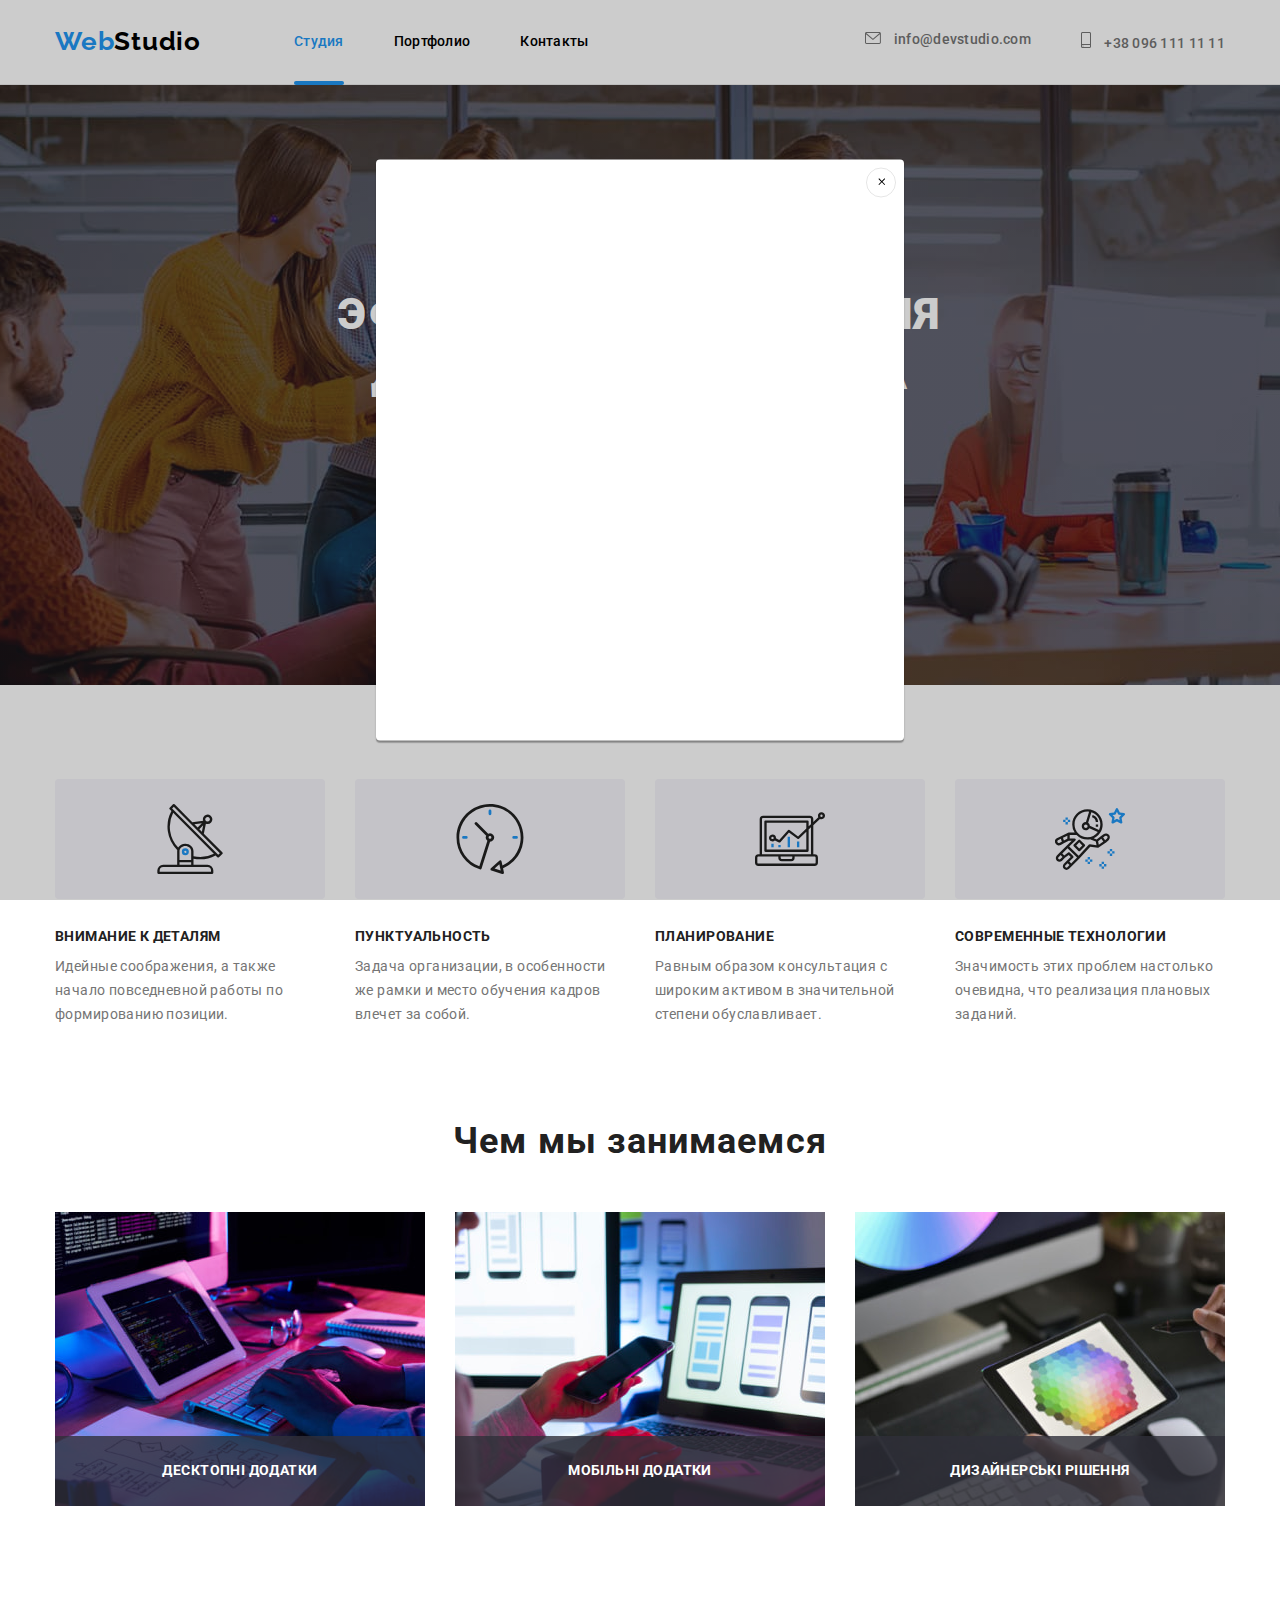
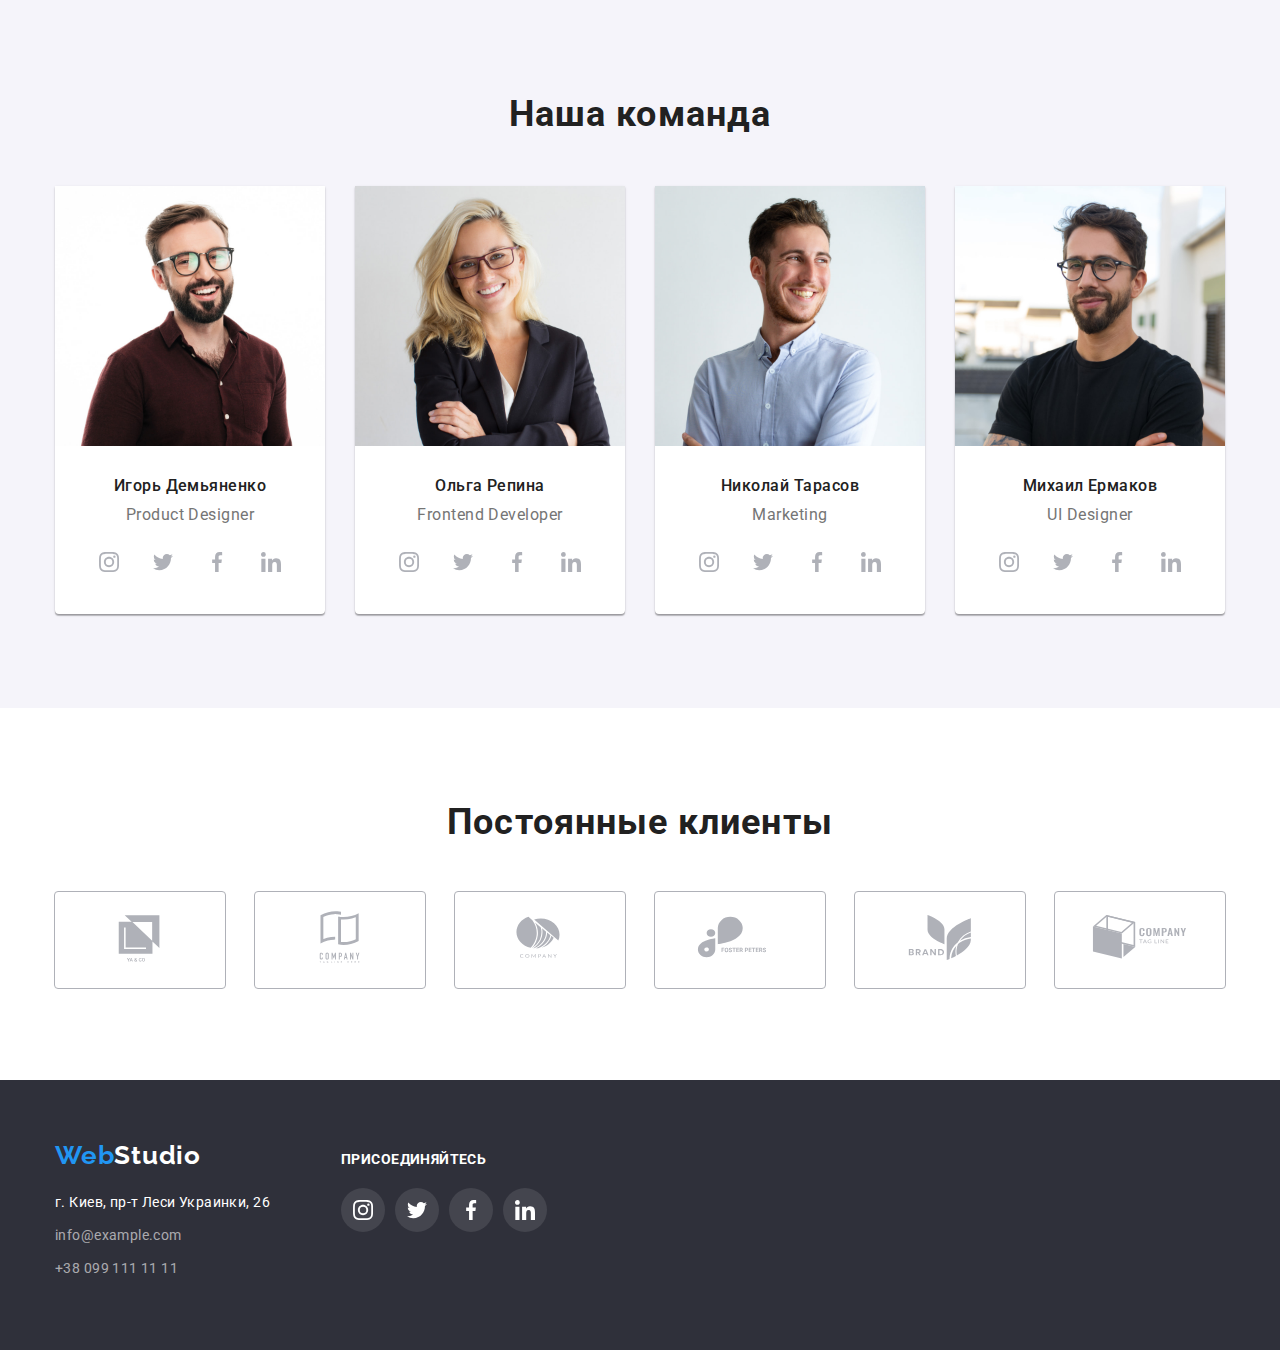
==== index.html @ 69118d4a "Добавляет файлы из д/з 5" ====
<!DOCTYPE html>
<html lang="ru">
  <head>
    <meta charset="UTF-8" />
    <meta http-equiv="X-UA-Compatible" content="IE=edge" />
    <meta name="viewport" content="width=device-width, initial-scale=1.0" />
    <!-- Fonts start -->
    <link rel="preconnect" href="https://fonts.googleapis.com" />
    <link rel="preconnect" href="https://fonts.gstatic.com" crossorigin />
    <link
      href="https://fonts.googleapis.com/css2?family=Raleway:wght@700&family=Roboto:wght@400;500;700;900&display=swap"
      rel="stylesheet"
    />
    <!-- Fonts end -->
    <!-- Normalize start -->
    <link
      rel="stylesheet"
      href="https://cdnjs.cloudflare.com/ajax/libs/modern-normalize/1.1.0/modern-normalize.min.css"
    />
    <!-- Normalize end -->
    <link rel="stylesheet" href="./css/styles.css" />
    <title>WebStudio</title>
  </head>

  <body>
    <!-- Шапка сайта -->
    <header class="page-header">
      <div class="container header-nav">
        <nav class="header-nav">
          <a href="./index.html" class="logo link">
            <p><span class="logo-web">Web</span>Studio</p>
          </a>
          <ul class="list site-nav">
            <li class="item"><a href="" class="link header-link-current nav-pages">Студия</a></li>
            <li class="item"><a href="./portfolio.html" class="nav-pages link">Портфолио</a></li>
            <li class="item"><a href="" class="nav-pages link">Контакты</a></li>
          </ul>
        </nav>
        <ul class="list contact-list">
          <li class="contact item">
            <a href="mailto:info@devstudio.com" class="contact link"
              ><svg class="header-icon" width="16" height="12">
                <use href="./projects-icon/icons.svg#envelope"></use>
              </svg>
              info@devstudio.com</a
            >
          </li>
          <li class="contact item">
            <a href="tel:+380961111111" class="contact link"
              ><svg class="header-icon" width="10" height="16">
                <use href="./projects-icon/icons.svg#smartphone"></use>
              </svg>
              +38 096 111 11 11</a
            >
          </li>
        </ul>
      </div>
    </header>
    <main>
      <!-- Герой -->
      <section class="hero hero-overlay">
        <div class="container">
          <h1 class="hero-title">Эффективные решения для вашего бизнеса</h1>
          <button type="button" class="hero-button" data-modal-open>Заказать услугу</button>
        </div>
      </section>
      <!-- Наши преимущества -->
      <section class="section">
        <div class="container">
          <!-- Заголовок h2 в этой секции будет логичным (скрытым) -->
          <h2 class="visually-hidden">Наши преимущества</h2>
          <ul class="list advantage-list">
            <li class="item">
              <div class="advantage-back">
                <svg width="70" height="70">
                  <use href="./projects-icon/icons.svg#antenna"></use>
                </svg>
              </div>
              <h3 class="title">Внимание к деталям</h3>
              <p class="section-description">
                Идейные соображения, а также начало повседневной работы по формированию позиции.
              </p>
            </li>
            <li class="item">
              <div class="advantage-back">
                <svg width="70" height="70">
                  <use href="./projects-icon/icons.svg#clock"></use>
                </svg>
              </div>
              <h3 class="title">Пунктуальность</h3>
              <p class="section-description">
                Задача организации, в особенности же рамки и место обучения кадров влечет за собой.
              </p>
            </li>
            <li class="item">
              <div class="advantage-back">
                <svg width="70" height="70">
                  <use href="./projects-icon/icons.svg#diagram"></use>
                </svg>
              </div>
              <h3 class="title">Планирование</h3>
              <p class="section-description">
                Равным образом консультация с широким активом в значительной степени обуславливает.
              </p>
            </li>
            <li class="item">
              <div class="advantage-back">
                <svg width="70" height="70">
                  <use href="./projects-icon/icons.svg#astronaut"></use>
                </svg>
              </div>
              <h3 class="title">Современные технологии</h3>
              <p class="section-description">
                Значимость этих проблем настолько очевидна, что реализация плановых заданий.
              </p>
            </li>
          </ul>
        </div>
      </section>
      <!-- Чем мы занимаемся -->
      <section class="section section-doing">
        <div class="container">
          <h2 class="section-title">Чем мы занимаемся</h2>
          <ul class="list img-list">
            <li class="item">
              <img
                src="./images/img-3.jpg"
                alt="Телефон в руке и два монитора"
                width="370"
                height="294"
              />
              <div class="doing-overlay">
                <p class="title-overlay">Десктопні додатки</p>
              </div>
            </li>
            <li class="item">
              <img
                src="./images/img-1.jpg"
                alt="Планшет с графикой в руках"
                width="370"
                height="294"
              />
              <div class="doing-overlay">
                <p class="title-overlay">Мобільні додатки</p>
              </div>
            </li>
            <li class="item">
              <img
                src="./images/img-2.jpg"
                alt="Руки и стол разработчика"
                width="370"
                height="294"
              />
              <div class="doing-overlay">
                <p class="title-overlay">Дизайнерські рішення</p>
              </div>
            </li>
          </ul>
        </div>
      </section>
      <!-- Наша команда -->
      <section class="section-team section">
        <div class="container">
          <h2 class="section-title">Наша команда</h2>
          <ul class="list team-list">
            <li class="item">
              <img
                src="./images/ihor-demianenko.jpg"
                alt="Фотография Игоря"
                width="270"
                height="260"
              />
              <h3 class="team-member">Игорь Демьяненко</h3>
              <p lang="en" class="section-profession">Product Designer</p>
              <!-- social links -->
              <ul class="social-list list">
                <li class="social-item">
                  <a
                    href="https://www.instagram.com/"
                    class="social-link link"
                    target="_blank"
                    rel="noopener noreferrer"
                    aria-label="instagram"
                  >
                    <svg class="social-icon" width="20" height="20">
                      <use href="./projects-icon/icons.svg#instagram"></use>
                    </svg>
                  </a>
                </li>
                <li class="social-item">
                  <a
                    href="https://twitter.com/"
                    class="social-link link"
                    target="_blank"
                    rel="noopener noreferrer"
                    aria-label="twitter"
                  >
                    <svg class="social-icon" width="20" height="20">
                      <use href="./projects-icon/icons.svg#twitter"></use></svg
                  ></a>
                </li>
                <li class="social-item">
                  <a
                    href="https://facebook.com/"
                    class="social-link link"
                    target="_blank"
                    rel="noopener noreferrer"
                    aria-label="facebook"
                  >
                    <svg class="social-icon" width="20" height="20">
                      <use href="./projects-icon/icons.svg#facebook"></use></svg
                  ></a>
                </li>
                <li class="social-item">
                  <a
                    href="https://linkedin.com/"
                    class="social-link link"
                    target="_blank"
                    rel="noopener noreferrer"
                    aria-label="linkedin"
                  >
                    <svg class="social-icon" width="20" height="20">
                      <use href="./projects-icon/icons.svg#linkedin"></use></svg
                  ></a>
                </li>
              </ul>
            </li>
            <li class="item">
              <img src="./images/olha-repina.jpg" alt="Фотография Ольги" width="270" height="260" />
              <h3 class="team-member">Ольга Репина</h3>
              <p lang="en" class="section-profession">Frontend Developer</p>
              <!-- social links -->
              <ul class="social-list list">
                <li class="social-item">
                  <a
                    href="https://www.instagram.com/"
                    class="social-link link"
                    target="_blank"
                    rel="noopener noreferrer"
                    aria-label="instagram"
                  >
                    <svg class="social-icon" width="20" height="20">
                      <use href="./projects-icon/icons.svg#instagram"></use>
                    </svg>
                  </a>
                </li>
                <li class="social-item">
                  <a
                    href="https://twitter.com/"
                    class="social-link link"
                    target="_blank"
                    rel="noopener noreferrer"
                    aria-label="twitter"
                  >
                    <svg class="social-icon" width="20" height="20">
                      <use href="./projects-icon/icons.svg#twitter"></use></svg
                  ></a>
                </li>
                <li class="social-item">
                  <a
                    href="https://facebook.com/"
                    class="social-link link"
                    target="_blank"
                    rel="noopener noreferrer"
                    aria-label="facebook"
                  >
                    <svg class="social-icon" width="20" height="20">
                      <use href="./projects-icon/icons.svg#facebook"></use></svg
                  ></a>
                </li>
                <li class="social-item">
                  <a
                    href="https://linkedin.com/"
                    class="social-link link"
                    target="_blank"
                    rel="noopener noreferrer"
                    aria-label="linkedin"
                  >
                    <svg class="social-icon" width="20" height="20">
                      <use href="./projects-icon/icons.svg#linkedin"></use></svg
                  ></a>
                </li>
              </ul>
            </li>
            <li class="item">
              <img
                src="./images/nikolai-tarasov.jpg"
                alt="Фотография Николая"
                width="270"
                height="260"
              />
              <h3 class="team-member">Николай Тарасов</h3>
              <p lang="en" class="section-profession">Marketing</p>
              <!-- social links -->
              <ul class="social-list list">
                <li class="social-item">
                  <a
                    href="https://www.instagram.com/"
                    class="social-link link"
                    target="_blank"
                    rel="noopener noreferrer"
                    aria-label="instagram"
                  >
                    <svg class="social-icon" width="20" height="20">
                      <use href="./projects-icon/icons.svg#instagram"></use>
                    </svg>
                  </a>
                </li>
                <li class="social-item">
                  <a
                    href="https://twitter.com/"
                    class="social-link link"
                    target="_blank"
                    rel="noopener noreferrer"
                    aria-label="twitter"
                  >
                    <svg class="social-icon" width="20" height="20">
                      <use href="./projects-icon/icons.svg#twitter"></use></svg
                  ></a>
                </li>
                <li class="social-item">
                  <a
                    href="https://facebook.com/"
                    class="social-link link"
                    target="_blank"
                    rel="noopener noreferrer"
                    aria-label="facebook"
                  >
                    <svg class="social-icon" width="20" height="20">
                      <use href="./projects-icon/icons.svg#facebook"></use></svg
                  ></a>
                </li>
                <li class="social-item">
                  <a
                    href="https://linkedin.com/"
                    class="social-link link"
                    target="_blank"
                    rel="noopener noreferrer"
                    aria-label="linkedin"
                  >
                    <svg class="social-icon" width="20" height="20">
                      <use href="./projects-icon/icons.svg#linkedin"></use></svg
                  ></a>
                </li>
              </ul>
            </li>
            <li class="item">
              <img
                src="./images/mihail-ermakov.jpg"
                alt="Фотография Михаила"
                width="270"
                height="260"
              />
              <h3 class="team-member">Михаил Ермаков</h3>
              <p lang="en" class="section-profession">UI Designer</p>
              <!-- social links -->
              <ul class="social-list list">
                <li class="social-item">
                  <a
                    href="https://www.instagram.com/"
                    class="social-link link"
                    target="_blank"
                    rel="noopener noreferrer"
                    aria-label="instagram"
                  >
                    <svg class="social-icon" width="20" height="20">
                      <use href="./projects-icon/icons.svg#instagram"></use>
                    </svg>
                  </a>
                </li>
                <li class="social-item">
                  <a
                    href="https://twitter.com/"
                    class="social-link link"
                    target="_blank"
                    rel="noopener noreferrer"
                    aria-label="twitter"
                  >
                    <svg class="social-icon" width="20" height="20">
                      <use href="./projects-icon/icons.svg#twitter"></use></svg
                  ></a>
                </li>
                <li class="social-item">
                  <a
                    href="https://facebook.com/"
                    class="social-link link"
                    target="_blank"
                    rel="noopener noreferrer"
                    aria-label="facebook"
                  >
                    <svg class="social-icon" width="20" height="20">
                      <use href="./projects-icon/icons.svg#facebook"></use></svg
                  ></a>
                </li>
                <li class="social-item">
                  <a
                    href="https://linkedin.com/"
                    class="social-link link"
                    target="_blank"
                    rel="noopener noreferrer"
                    aria-label="linkedin"
                  >
                    <svg class="social-icon" width="20" height="20">
                      <use href="./projects-icon/icons.svg#linkedin"></use></svg
                  ></a>
                </li>
              </ul>
            </li>
          </ul>
        </div>
      </section>
      <!-- Постоянные клиенты -->
      <section class="section">
        <div class="container">
          <h2 class="section-title">Постоянные клиенты</h2>
          <ul class="clients-list list">
            <li class="clients-item">
              <a href="" class="clients-link">
                <svg class="clients-icon" width="106" height="60">
                  <use href="./projects-icon/icons.svg#logo-1"></use>
                </svg>
              </a>
            </li>
            <li class="clients-item">
              <a href="" class="clients-link"
                ><svg class="clients-icon" width="106" height="60">
                  <use href="./projects-icon/icons.svg#logo-2"></use></svg
              ></a>
            </li>
            <li class="clients-item">
              <a href="" class="clients-link"
                ><svg class="clients-icon" width="106" height="60">
                  <use href="./projects-icon/icons.svg#logo-3"></use></svg
              ></a>
            </li>
            <li class="clients-item">
              <a href="" class="clients-link"
                ><svg class="clients-icon" width="106" height="60">
                  <use href="./projects-icon/icons.svg#logo-4"></use></svg
              ></a>
            </li>
            <li class="clients-item">
              <a href="" class="clients-link"
                ><svg class="clients-icon" width="106" height="60">
                  <use href="./projects-icon/icons.svg#logo-5"></use></svg
              ></a>
            </li>
            <li class="clients-item">
              <a href="" class="clients-link"
                ><svg class="clients-icon" width="106" height="60">
                  <use href="./projects-icon/icons.svg#logo-6"></use></svg
              ></a>
            </li>
          </ul>
        </div>
      </section>
    </main>
    <!-- Подвал -->
    <footer class="footer">
      <div class="container footer-container">
        <div class="adress-footer">
          <a href="./index.html" class="link">
            <p class="logo-footer"><span class="web-footer">Web</span>Studio</p>
          </a>
          <address>
            <ul class="list">
              <li class="item">
                <a
                  href="https://goo.gl/maps/yj2S7ksCqKv9v5Dx8"
                  target="_blank"
                  rel="noopener noreferrer"
                  class="link adress-footer"
                >
                  <p>г. Киев, пр-т Леси Украинки, 26</p>
                </a>
              </li>
              <li class="item">
                <a href="mailto:info@example.com" class="link contact-footer">info@example.com</a>
              </li>
              <li class="item">
                <a href="tel:+380991111111" class="link contact-footer">+38 099 111 11 11</a>
              </li>
            </ul>
          </address>
        </div>
        <div class="footer-social">
          <h2 class="footer-title">присоединяйтесь</h2>
          <ul class="footer-list list">
            <li class="footer-item">
              <a
                href="https://www.instagram.com/"
                class="footer-link link"
                target="_blank"
                rel="noopener noreferrer"
                aria-label="instagram"
                ><svg class="footer-icons" width="20" height="20">
                  <use href="./projects-icon/icons.svg#instagram"></use></svg
              ></a>
            </li>
            <li class="footer-item">
              <a
                href="https://www.twitter.com/"
                class="footer-link link"
                target="_blank"
                rel="noopener noreferrer"
                aria-label="twitter"
                ><svg class="footer-icons" width="20" height="20">
                  <use href="./projects-icon/icons.svg#twitter"></use></svg
              ></a>
            </li>
            <li class="footer-item">
              <a
                href="https://www.facebook.com/"
                class="footer-link link"
                target="_blank"
                rel="noopener noreferrer"
                aria-label="facebook"
                ><svg class="footer-icons" width="20" height="20">
                  <use href="./projects-icon/icons.svg#facebook"></use></svg
              ></a>
            </li>
            <li class="footer-item">
              <a
                href="https://www.linkedin.com/"
                class="footer-link link"
                target="_blank"
                rel="noopener noreferrer"
                aria-label="linkedin"
                ><svg class="footer-icons" width="20" height="20">
                  <use href="./projects-icon/icons.svg#linkedin"></use></svg
              ></a>
            </li>
          </ul>
        </div>
      </div>
    </footer>
    <!-- Модальное окно  -->
    <div class="backdrop" data-modal>
      <div class="modal">
        <button class="modal-button" data-modal-close>
          <svg class="modal-btn" width="11" height="11">
            <use href="/projects-icon/icons.svg#icon-close"></use>
          </svg>
        </button>
      </div>
    </div>
    <script src="./js/modal.js"></script>
  </body>
</html>
---- css/styles.css ----
:root {
  /* ---fonts--- */
  --main-font: 'Roboto', sans-serif;
  --secondary-font: 'Raleway', sans-serif;
  /* ---colors--- */
  --primary-color: #212121;
  --secondary-color: #757575;
  --accent-color: #2196F3;
  --default-black: #000000;
  --default-white: #FFFFFF;
  --button-hover: #188CE8;
  --logo-color: #AFB1B8;
  /* ---bg colors--- */
  --background-color: #2F303A;
  --background-color-team: #F5F4FA;
  /* ---others--- */

}

body {
  font-family: var(--main-font);
  color: var(--primary-text-color);
}

/* --reset styles-- */
.link {
  text-decoration: none;
  color: currentColor;
}

h1, h2, h3, h4, h5, h6, p {
  margin: 0;
  padding: 0%;
}

img {
  display: block;
}

.list {
  padding: 0;
  margin: 0;
  list-style: none;
}

.container {
  width: 1200px;
  margin-left: auto;
  margin-right: auto;
  padding-left: 15px;
  padding-right: 15px;
}

.section {
  padding-top: 94px;
  padding-bottom: 94px;
}

.visually-hidden {
  position: absolute;
  width: 1px;
  height: 1px;
  margin: -1px;
  border: 0;
  padding: 0;

  white-space: nowrap;
  clip-path: inset(100%);
  clip: rect(0 0 0 0);
  overflow: hidden;
}

/*----------- header section -----------*/

.logo {
  font-family: 'Raleway', sans-serif;
  font-weight: 700;
  font-size: 26px;
  line-height: 31px;
  letter-spacing: 0.03em;
  color: var(--default-black);
}

.logo .logo-web {
  color: var(--accent-color);
}

.site-nav {
  display: flex;
  margin-left: 93px;

}

.header-nav {
  display: flex;
  align-items: center;
}

.page-header {
  border-bottom: 1px solid #ECECEC;
}

.site-nav .item:not(:last-child) {
  margin-right: 50px;
}

.nav-pages {
  display: block;
  padding-top: 32px;
  padding-bottom: 32px;
  font-weight: 500;
  font-size: 14px;
  line-height: 1.14;
  letter-spacing: 0.02em;

  transition: color 250ms cubic-bezier(0.4, 0, 0.2, 1);
}


.nav-pages:hover,
.nav-pages:focus {
  color: var(--accent-color);
}

.header-link-current {
  position: relative;
  color: var(--accent-color);
}

.header-link-current::after {
  content: '';
  position: absolute;
  top: 99%;
  left: 0;

  display: block;
  width: 100%;
  height: 4px;
  border-radius: 2px;
  background-color: var(--accent-color);
}

.contact:not(:last-child) {
  margin-right: 50px;
}

.contact.link {
  display: block;
  padding-top: 32px;
  padding-bottom: 32px;
  font-weight: 500;
  font-size: 14px;
  line-height: 1.14;
  letter-spacing: 0.02em;
  color: var(--secondary-color);

  transition: color 250ms cubic-bezier(0.4, 0, 0.2, 1);
}

.contact-list {
  display: flex;
  margin-left: auto;
}

.contact:hover,
.contact:focus {
  color: var(--accent-color);
}

.header-icon {
  align-self: center;
  fill: var(--secondary-color);
  margin-right: 10px;

  transition: fill 250ms cubic-bezier(0.4, 0, 0.2, 1);
}

.contact:hover .header-icon {
  fill: var(--accent-color);
}

.contact:focus .header-icon {
  fill: var(--accent-color);
}

.contact.item {
  display: flex;
}

/*----------- hero section -----------  */
.hero {
  background-color: var(--background-color);
  text-align: center;
  padding-top: 200px;
  padding-bottom: 200px;
}

.hero-title {
  width: 696px;
  font-style: normal;
  font-weight: 900;
  font-size: 44px;
  line-height: 1.36;
  letter-spacing: 0.06em;
  text-transform: uppercase;
  margin-left: auto;
  margin-right: auto;

  color: var(--default-white);
  margin-bottom: 40px;
  text-align: center;
}

.hero-button {
  font-family: inherit;
  background-color: var(--accent-color);
  border: none;
  cursor: pointer;
  padding: 10px 32px;

  font-weight: 700;
  font-size: 16px;
  line-height: 1.87;
  letter-spacing: 0.06em;
  color: var(--default-white);
  border-radius: 4px;

  transition: background-color 250ms cubic-bezier(0.4, 0, 0.2, 1);
}

.hero-button:hover,
.hero-button:focus {
  background-color: var(--button-hover);
}

/*----------- hero overlay -----------  */
.hero-overlay {
  margin-right: auto;
  margin-left: auto;
  height: 600px;
  max-width: 1600px;
  background-image: linear-gradient(to right, rgba(47, 48, 58, 0.4), rgba(47, 48, 58, 0.4)), url(../images/hero-back.jpg);
  background-size: cover;
  background-position: center;
  background-repeat: no-repeat;
}

/*----------- advantage section -----------  */
.title {
  font-weight: 700;
  font-size: 14px;
  line-height: 1.14;
  letter-spacing: 0.03em;
  text-transform: uppercase;
  color: var(--primary-color);
  margin-bottom: 10px;
}

.section-description {
  font-size: 14px;
  line-height: 1.71;
  letter-spacing: 0.03em;
  color: var(--secondary-color);
  margin: 0;

}

.advantage-list {
  display: flex;
}

.advantage-list .item:not(:last-child) {
  margin-right: 30px;
}

.advantage-list .item {
  width: 270px;
}

/*----------- advantage icon -----------  */
.advantage-back {
  margin-bottom: 30px;
  display: flex;
  align-items: center;
  justify-content: center;
  height: 120px;
  width: 270px;
  background: #F5F4FA;
  border-radius: 4px;
}

/*----------- what are we doing section ----------- */
.section-title {
  font-weight: 700;
  font-size: 36px;
  line-height: 1.16;
  text-align: center;
  letter-spacing: 0.03em;
  color: var(--primary-color);
  margin: 0;
}

.img-list {
  display: flex;
}

.img-list>.item {
  position: relative;
}

.doing-overlay {
  padding-top: 27px;
  text-align: center;
  width: 370px;
  height: 70px;
  background-color: rgba(47, 48, 58, 0.8);
  position: absolute;
  bottom: 0;
  left: 0;
}

.title-overlay {
  font-family: var(--main-font);
  font-weight: 700;
  font-size: 14px;
  line-height: 1.14;
  letter-spacing: 0.03em;
  text-transform: uppercase;
  color: var(--default-white);

}

.img-list .item.item:not(:last-child) {
  margin-right: 30px;
}

.section-title {
  margin-bottom: 50px;
}

.section.section-doing {
  padding-top: 0px;
}

/*-----------our team section -----------*/
.section-team {
  background-color: var(--background-color-team);
}

.team-member {
  font-weight: 500;
  font-size: 16px;
  line-height: 1.19;
  letter-spacing: 0.03em;
  text-align: center;
  color: var(--primary-color);
  margin-bottom: 10px;
  margin-top: 30px;
}

.section-profession {
  font-weight: 400;
  font-size: 16px;
  line-height: 1.19;
  letter-spacing: 0.03em;
  text-align: center;
  color: var(--secondary-color);
  margin: 0;
  margin-bottom: 16px;
}

.team-list {
  display: flex;
}

.team-list .item:not(:last-child) {
  margin-right: 30px;
}

.section-team .item {
  background-color: #FFFFFF;
  padding-bottom: 30px;
  border-radius: 0px 0px 4px 4px;
}

.team-list>.item {
  box-shadow: 0px 1px 3px rgba(0, 0, 0, 0.12), 0px 1px 1px rgba(0, 0, 0, 0.14), 0px 2px 1px rgba(0, 0, 0, 0.2);
}

/*----------- social links -----------*/
.social-list {
  display: flex;
  align-items: center;
  justify-content: center;
  gap: 10px;
}

.social-link {
  display: flex;
  align-items: center;
  justify-content: center;
  width: 44px;
  height: 44px;
  border-radius: 50%;
  background-color: var(--default-white);

  transition: background-color 250ms cubic-bezier(0.4, 0, 0.2, 1);
}

.social-icon {
  fill: var(--logo-color);

  transition: fill 250ms cubic-bezier(0.4, 0, 0.2, 1);
}

.social-link:hover, .social-link:focus {
  background-color: var(--accent-color);
}

.social-link:hover .social-icon, .social-link:focus .social-icon {
  fill: var(--default-white);
}

/*----------- clients section -----------*/
.clients-list {
  display: flex;
  align-items: center;
  justify-content: center;
  gap: 30px;
}

.clients-item {
  display: flex;
  align-items: center;
  justify-content: center;

  width: 170px;
  height: 92px;
}

.clients-icon {
  fill: var(--logo-color);

  transition: border-color 250ms cubic-bezier(0.4, 0, 0.2, 1), fill 250ms cubic-bezier(0.4, 0, 0.2, 1);
}

.clients-link:focus, .clients-link:hover {
  border-color: var(--accent-color);
}

.clients-link:focus .clients-icon, .clients-link:hover .clients-icon {
  fill: var(--accent-color);
}

.clients-link {
  border: 1px solid var(--logo-color);
  border-radius: 4px;
  padding: 16px 32px;
}

/*----------- footer section -----------*/
.logo-footer {
  font-family: 'Raleway', sans-serif;
  font-weight: 700;
  font-size: 26px;
  line-height: 1.19;
  letter-spacing: 0.03em;
  color: var(--default-white);
  margin-bottom: 20px;
}

.web-footer {
  color: var(--accent-color);
}

.footer .item {
  margin-bottom: 9px;
}

.adress-footer {
  font-weight: 400;
  font-size: 14px;
  font-style: normal;
  line-height: 1.71;
  letter-spacing: 0.03em;
  color: var(--default-white);

  transition: color 250ms cubic-bezier(0.4, 0, 0.2, 1);
}

.contact-footer {
  font-weight: 400;
  font-size: 14px;
  font-style: normal;
  line-height: 1.71;
  letter-spacing: 0.03em;
  color: rgba(255, 255, 255, 0.6);

  transition: color 250ms cubic-bezier(0.4, 0, 0.2, 1);
}

.adress-footer:focus,
.adress-footer:hover,
.contact-footer:hover,
.contact-footer:focus {
  color: var(--accent-color);
}

.footer {
  background-color: var(--background-color);
  padding-bottom: 60px;
  padding-top: 60px;

}

.footer-container {
  display: flex;
  align-items: baseline;
}

.footer-social {
  margin-left: 71px;
}

/*----------- footer social links -----------*/

.footer-title {
  text-align: left;
  margin-bottom: 20px;
  color: var(--default-white);
  font-weight: 700;
  font-size: 14px;
  line-height: 1.14;
  letter-spacing: 0.03em;
  text-transform: uppercase;
}

.footer-list {
  display: flex;
  align-items: center;
  justify-content: center;
  gap: 10px;
}

.footer-link {
  display: flex;
  align-items: center;
  justify-content: center;
  background-color: rgba(255, 255, 255, 0.1);
  width: 44px;
  height: 44px;
  border-radius: 50%;

  transition: background-color 250ms cubic-bezier(0.4, 0, 0.2, 1);
}

.footer-icons {
  fill: var(--default-white);
}

.footer-link:hover, .footer-link:focus {
  background-color: var(--accent-color);
}

/*----------- portfolio section -----------*/
.button-filter {
  font-family: "Roboto", sans-serif;
  font-weight: 500;
  font-size: 16px;
  line-height: 1.62;
  letter-spacing: 0.03em;
  cursor: pointer;
  color: var(--primary-color);
  background-color: var(--background-color-team);

  transition: color 250ms cubic-bezier(0.4, 0, 0.2, 1),
    background-color 250ms cubic-bezier(0.4, 0, 0.2, 1),
    box-shadow 250ms cubic-bezier(0.4, 0, 0.2, 1);
}

.button-filter:hover,
.button-filter:focus {
  background-color: var(--accent-color);
  color: var(--default-white);
  box-shadow: 0px 3px 1px rgba(0, 0, 0, 0.1), 0px 1px 2px rgba(0, 0, 0, 0.08), 0px 2px 2px rgba(0, 0, 0, 0.12);
}

.projects-title {

  font-weight: 700;
  font-size: 18px;
  line-height: 2;
  letter-spacing: 0.06em;
  color: var(--primary-color);
  margin-bottom: 4px;

}

.projects-title-description {
  font-size: 16px;
  line-height: 1.87;
  letter-spacing: 0.03em;
  color: var(--secondary-color);

}

.btn-list {
  display: flex;
  margin-bottom: 50px;
  justify-content: center;

}

.btn-list .item:not(:last-child) {
  margin-right: 8px;
}

.btn-list button {
  border-radius: 4px;
  padding: 6px 22px;
  border: none;
}

.projects-list {
  display: flex;
  gap: 26px;
  flex-wrap: wrap;
}

.projects-list .item {
  flex-basis: calc((100% - 30px *2)/3);
  border: 1px solid #EEEEEE;

  transition: box-shadow 250ms cubic-bezier(0.4, 0, 0.2, 1);
}

.overlay {
  position: absolute;
  top: 0;
  left: 0;
  transform: translateY(100%);

  display: flex;
  justify-content: center;
  align-items: center;

  width: 100%;
  height: 100%;

  background-color: rgba(33, 150, 243, 0.9);
  transition: transform 250ms cubic-bezier(0.4, 0, 0.2, 1);

}

.overlay-link:hover .overlay {
  transform: translateY(0%);
}

.overlay-text {
  padding: 63px 24px;
  font-family: var(--main-font);
  font-weight: 400;
  font-size: 18px;
  line-height: 1.55;
  letter-spacing: 0.03em;
  color: var(--default-white);
}

.image-container {
  position: relative;
  overflow: hidden;
}



.portfolio-list {
  padding: 20px 24px;
}

.projects-list>.item:hover {
  box-shadow: 0px 1px 1px rgba(0, 0, 0, 0.12), 0px 4px 4px rgba(0, 0, 0, 0.06), 1px 4px 6px rgba(0, 0, 0, 0.16);
}

/*----------- modal window -----------*/
.backdrop.is-hidden {
  opacity: 0;
  pointer-events: none;
}

.backdrop {
  position: fixed;
  top: 0;
  left: 0;

  width: 100%;
  height: 100%;

  background-color: rgba(0, 0, 0, 0.2);
}

.modal {
  position: absolute;
  top: 50%;
  left: 50%;
  transform: translate(-50%, -50%);

  width: 528px;
  height: 581px;

  background-color: var(--default-white);
  border-radius: 4px;
  box-shadow: 0px 1px 3px rgba(0, 0, 0, 0.12), 0px 1px 1px rgba(0, 0, 0, 0.14), 0px 2px 1px rgba(0, 0, 0, 0.2);
}

.modal-button {
  position: absolute;
  top: 8px;
  right: 8px;

  width: 30px;
  height: 30px;

  cursor: pointer;
  padding: 0;
  border: 1px solid rgba(0, 0, 0, 0.1);
  border-radius: 50%;
  background-color: transparent;

}
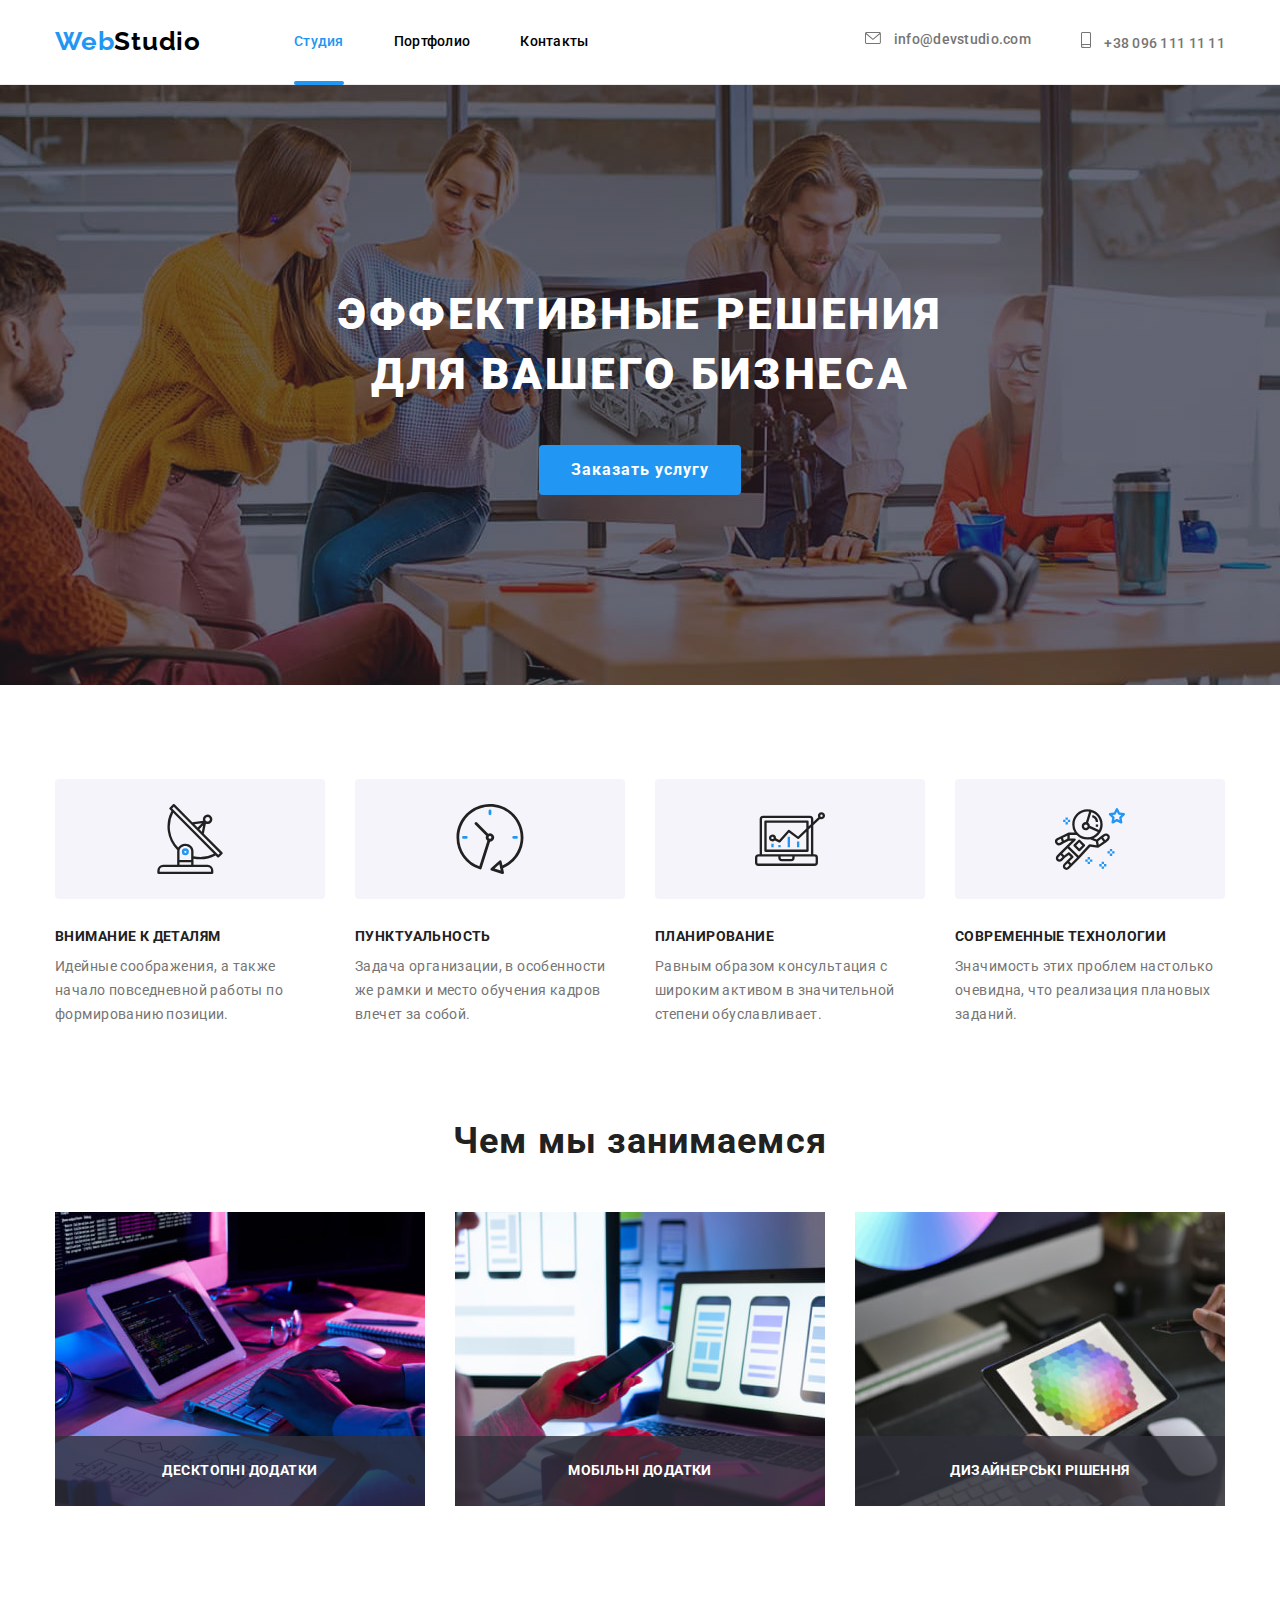
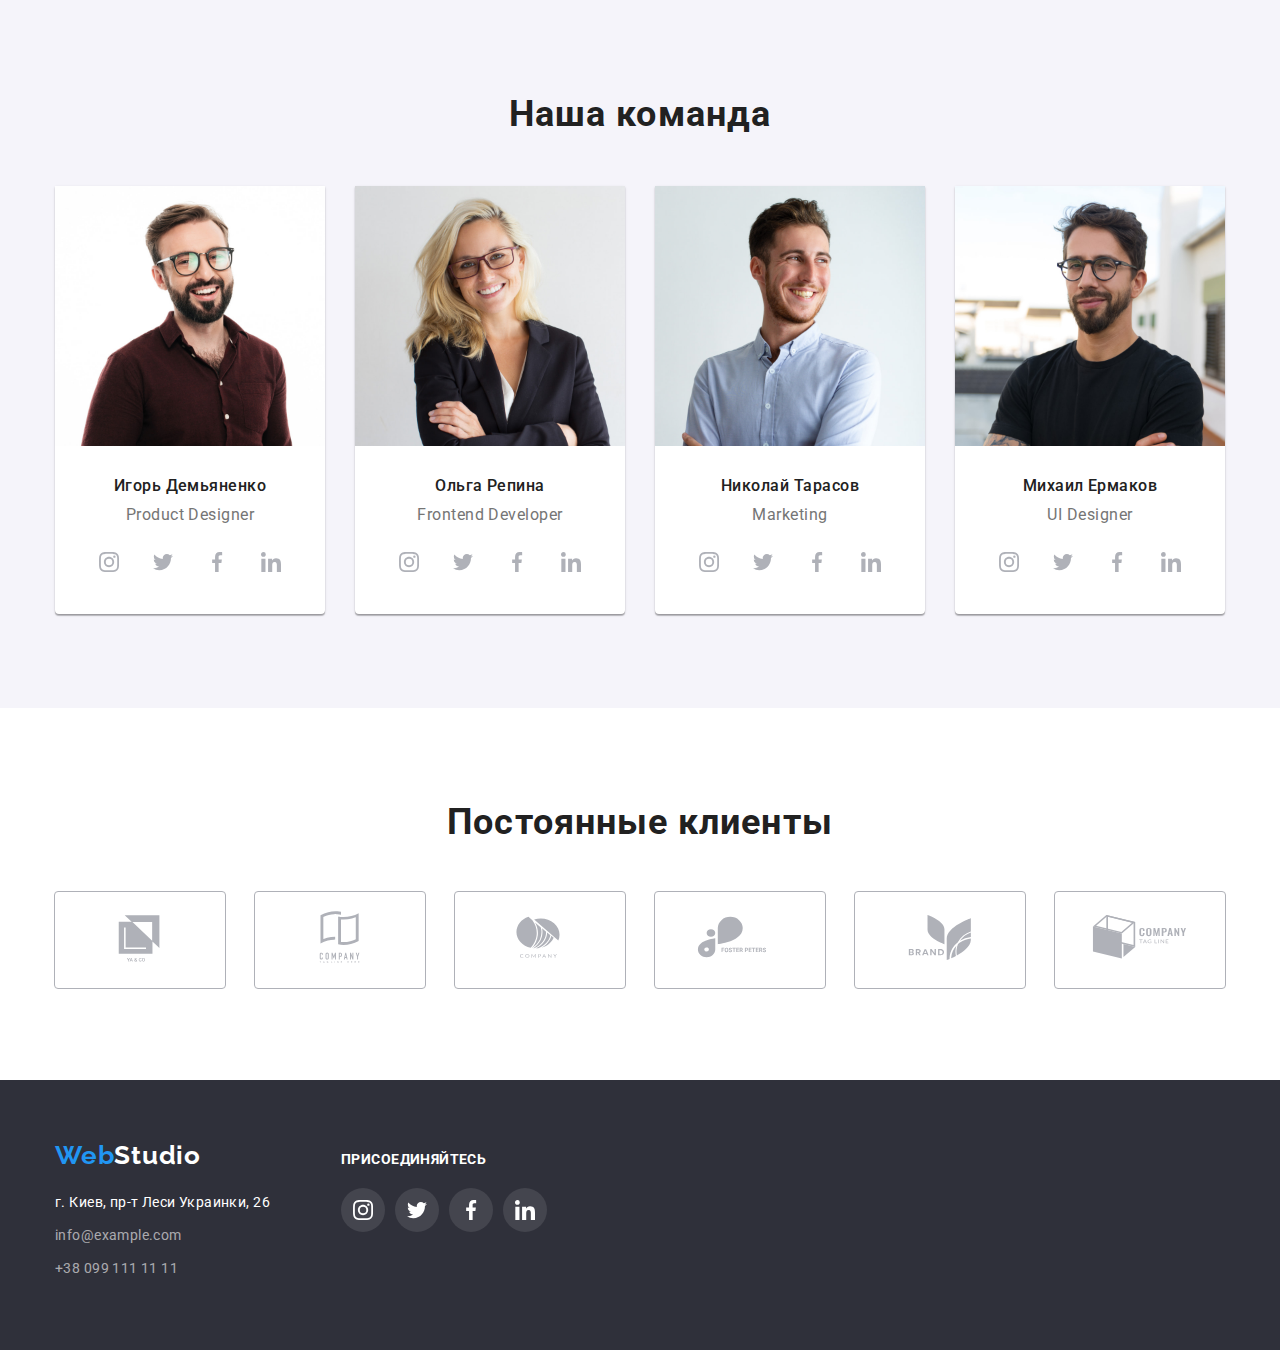
==== commit 89abe927: "Изменяет поведение модального окна" ====
--- a/index.html
+++ b/index.html
@@ -535,7 +535,7 @@
       </div>
     </footer>
     <!-- Модальное окно  -->
-    <div class="backdrop" data-modal>
+    <div class="backdrop is-hidden" data-modal>
       <div class="modal">
         <button class="modal-button" data-modal-close>
           <svg class="modal-btn" width="11" height="11">
--- a/css/styles.css
+++ b/css/styles.css
@@ -683,6 +683,7 @@
 
 /*----------- modal window -----------*/
 .backdrop.is-hidden {
+  visibility: hidden;
   opacity: 0;
   pointer-events: none;
 }
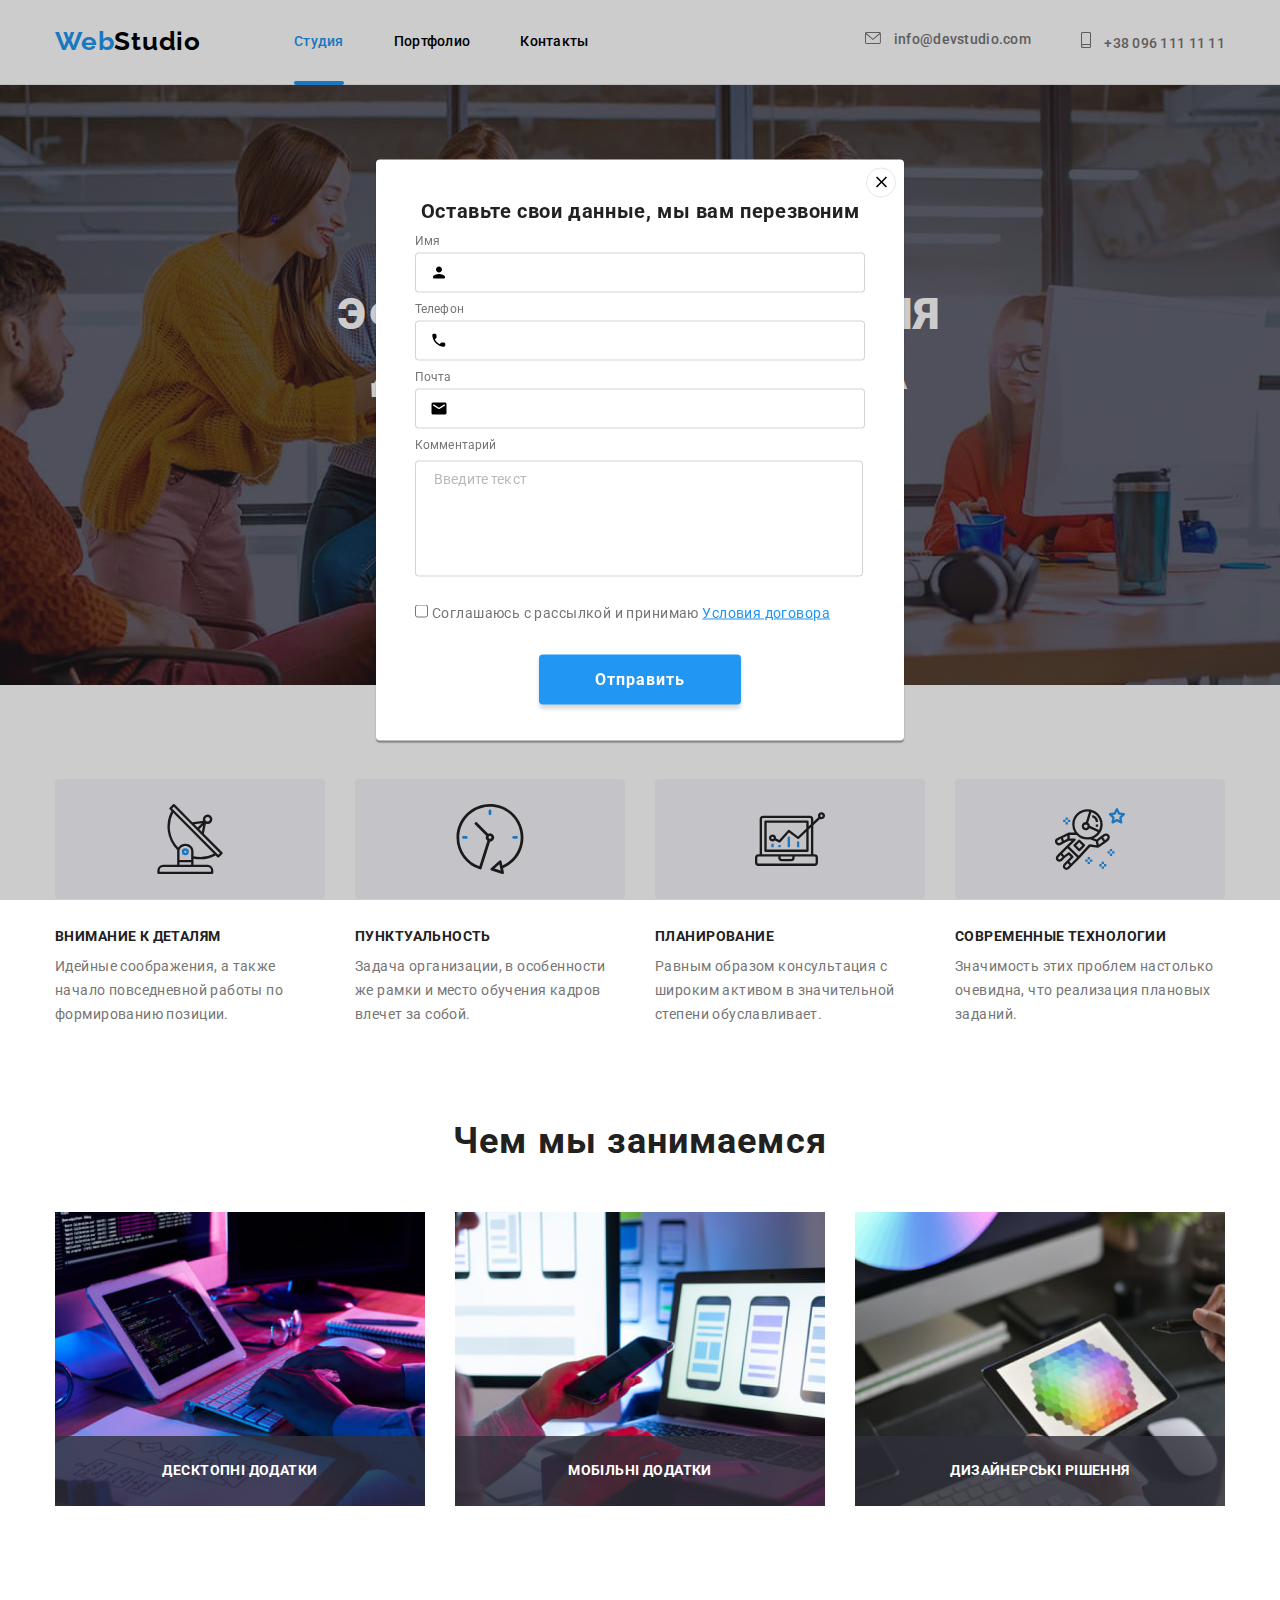
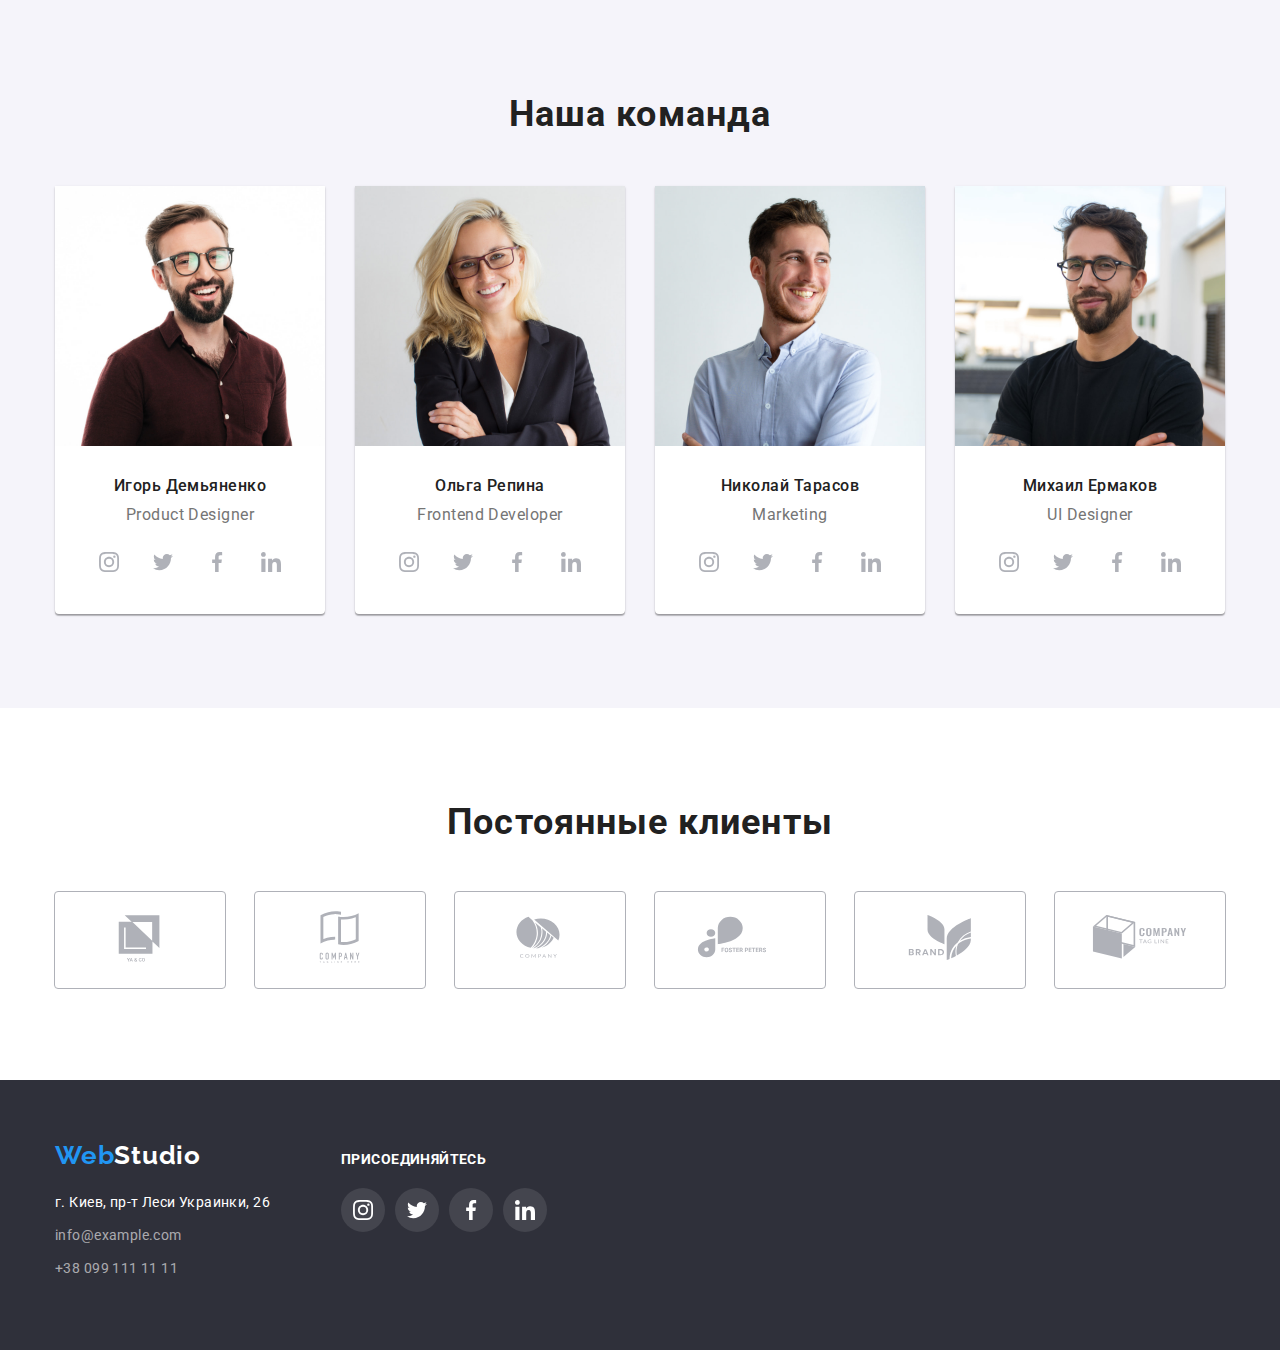
==== commit 69321f1d: "Добавляет элементы формы" ====
--- a/index.html
+++ b/index.html
@@ -535,10 +535,42 @@
       </div>
     </footer>
     <!-- Модальное окно  -->
-    <div class="backdrop is-hidden" data-modal>
+    <div class="backdrop" data-modal>
       <div class="modal">
+        <form class="form">
+          <strong class="modal-title">Оставьте свои данные, мы вам перезвоним</strong>
+          <label class="modal-label">
+            <span class="modal-description">Имя</span>
+            <input class="modal-reg" type="text" />
+            <svg class="modal-icon" width="18px" height="18px">
+              <use href="./projects-icon/icons.svg#modal-person"></use></svg
+          ></label>
+          <label class="modal-label"
+            ><span class="modal-description">Телефон</span>
+            <input class="modal-reg" type="tel" />
+            <svg class="modal-icon" width="18px" height="18px">
+              <use href="./projects-icon/icons.svg#modal-phone"></use></svg
+          ></label>
+          <label class="modal-label"
+            ><span class="modal-description">Почта</span>
+            <input class="modal-reg" type="email" />
+            <svg class="modal-icon" width="18px" height="18px">
+              <use href="./projects-icon/icons.svg#modal-email"></use></svg
+          ></label>
+          <label class="textarea-label"
+            ><span class="textarea-description">Комментарий</span>
+            <textarea class="modal-textarea" placeholder="Введите текст"></textarea>
+          </label>
+          <label class="policy"
+            ><input class="policy-checbox" type="checkbox" />
+            <span class="policy-description"
+              >Соглашаюсь с рассылкой и принимаю <a href="">Условия договора</a></span
+            >
+          </label>
+          <button class="form-btn" type="submit">Отправить</button>
+        </form>
         <button class="modal-button" data-modal-close>
-          <svg class="modal-btn" width="11" height="11">
+          <svg class="modal-btn" width="18px" height="18px">
             <use href="/projects-icon/icons.svg#icon-close"></use>
           </svg>
         </button>
--- a/css/styles.css
+++ b/css/styles.css
@@ -686,6 +686,7 @@
   visibility: hidden;
   opacity: 0;
   pointer-events: none;
+
 }
 
 .backdrop {
@@ -713,7 +714,12 @@
   box-shadow: 0px 1px 3px rgba(0, 0, 0, 0.12), 0px 1px 1px rgba(0, 0, 0, 0.14), 0px 2px 1px rgba(0, 0, 0, 0.2);
 }
 
+/*----------- modal form -----------*/
 .modal-button {
+  display: flex;
+  align-items: center;
+  justify-content: center;
+
   position: absolute;
   top: 8px;
   right: 8px;
@@ -726,5 +732,131 @@
   border: 1px solid rgba(0, 0, 0, 0.1);
   border-radius: 50%;
   background-color: transparent;
-
+}
+
+.form {
+  padding: 40px 39px;
+}
+
+.modal-title {
+  display: block;
+  font-weight: 700px;
+  font-size: 20px;
+  text-align: center;
+  line-height: 1.15;
+  letter-spacing: 0.03em;
+  color: var(--primary-color);
+
+  margin-bottom: 12px;
+}
+
+.modal-label {
+  position: relative;
+  display: flex;
+  justify-content: center;
+  flex-direction: column;
+
+  margin-bottom: 10px;
+}
+
+.modal-description {
+  margin-bottom: 4px;
+  font-weight: 400;
+  font-size: 12px;
+  line-height: 1.16;
+  letter-spacing: 0.01em;
+
+  color: var(--secondary-color);
+}
+
+.modal-reg {
+  height: 40px;
+  border-radius: 4px;
+  border: 1px solid rgba(33, 33, 33, 0.2)
+}
+
+.modal-icon {
+  position: absolute;
+  left: 15px;
+  bottom: 11px;
+
+  color: var(--primary-color);
+}
+
+.modal-textarea {
+  width: 448px;
+  height: 116px;
+  border: 1px solid rgba(33, 33, 33, 0.2);
+  border-radius: 4px;
+  resize: none;
+}
+
+.textarea-description {
+  display: block;
+  margin-bottom: 8px;
+  font-weight: 400;
+  font-size: 12px;
+  line-height: 1.16;
+  letter-spacing: 0.01em;
+
+  color: var(--secondary-color);
+}
+
+.modal-textarea::placeholder {
+  font-size: 14px;
+  line-height: 1.14;
+  letter-spacing: 0.01em;
+  padding-left: 16px;
+  padding-top: 8px;
+
+  color: rgba(117, 117, 117, 0.5);
+}
+
+.textarea-label {
+  display: block;
+  margin-bottom: 20px;
+}
+
+.policy {
+  display: block;
+  margin-bottom: 30px;
+}
+
+.form-btn {
+  display: block;
+  margin-left: auto;
+  margin-right: auto;
+
+  padding: 10px 56px;
+
+  background-color: var(--accent-color);
+  box-shadow: 0px 4px 4px rgba(0, 0, 0, 0.15);
+  border-radius: 4px;
+  border: none;
+  cursor: pointer;
+
+  font-weight: 700;
+  font-size: 16px;
+  line-height: 1.87;
+  letter-spacing: 0.06em;
+  color: var(--default-white);
+
+  transition: background-color 250ms cubic-bezier(0.4, 0, 0.2, 1);
+}
+
+.policy-description {
+  user-select: none;
+  font-weight: 400;
+  font-size: 14px;
+  line-height: 24px;
+  /* identical to box height, or 171% */
+
+  letter-spacing: 0.03em;
+
+  color: #757575;
+}
+
+.policy-description a {
+  color: #2196F3;
+  text-decoration: underline;
 }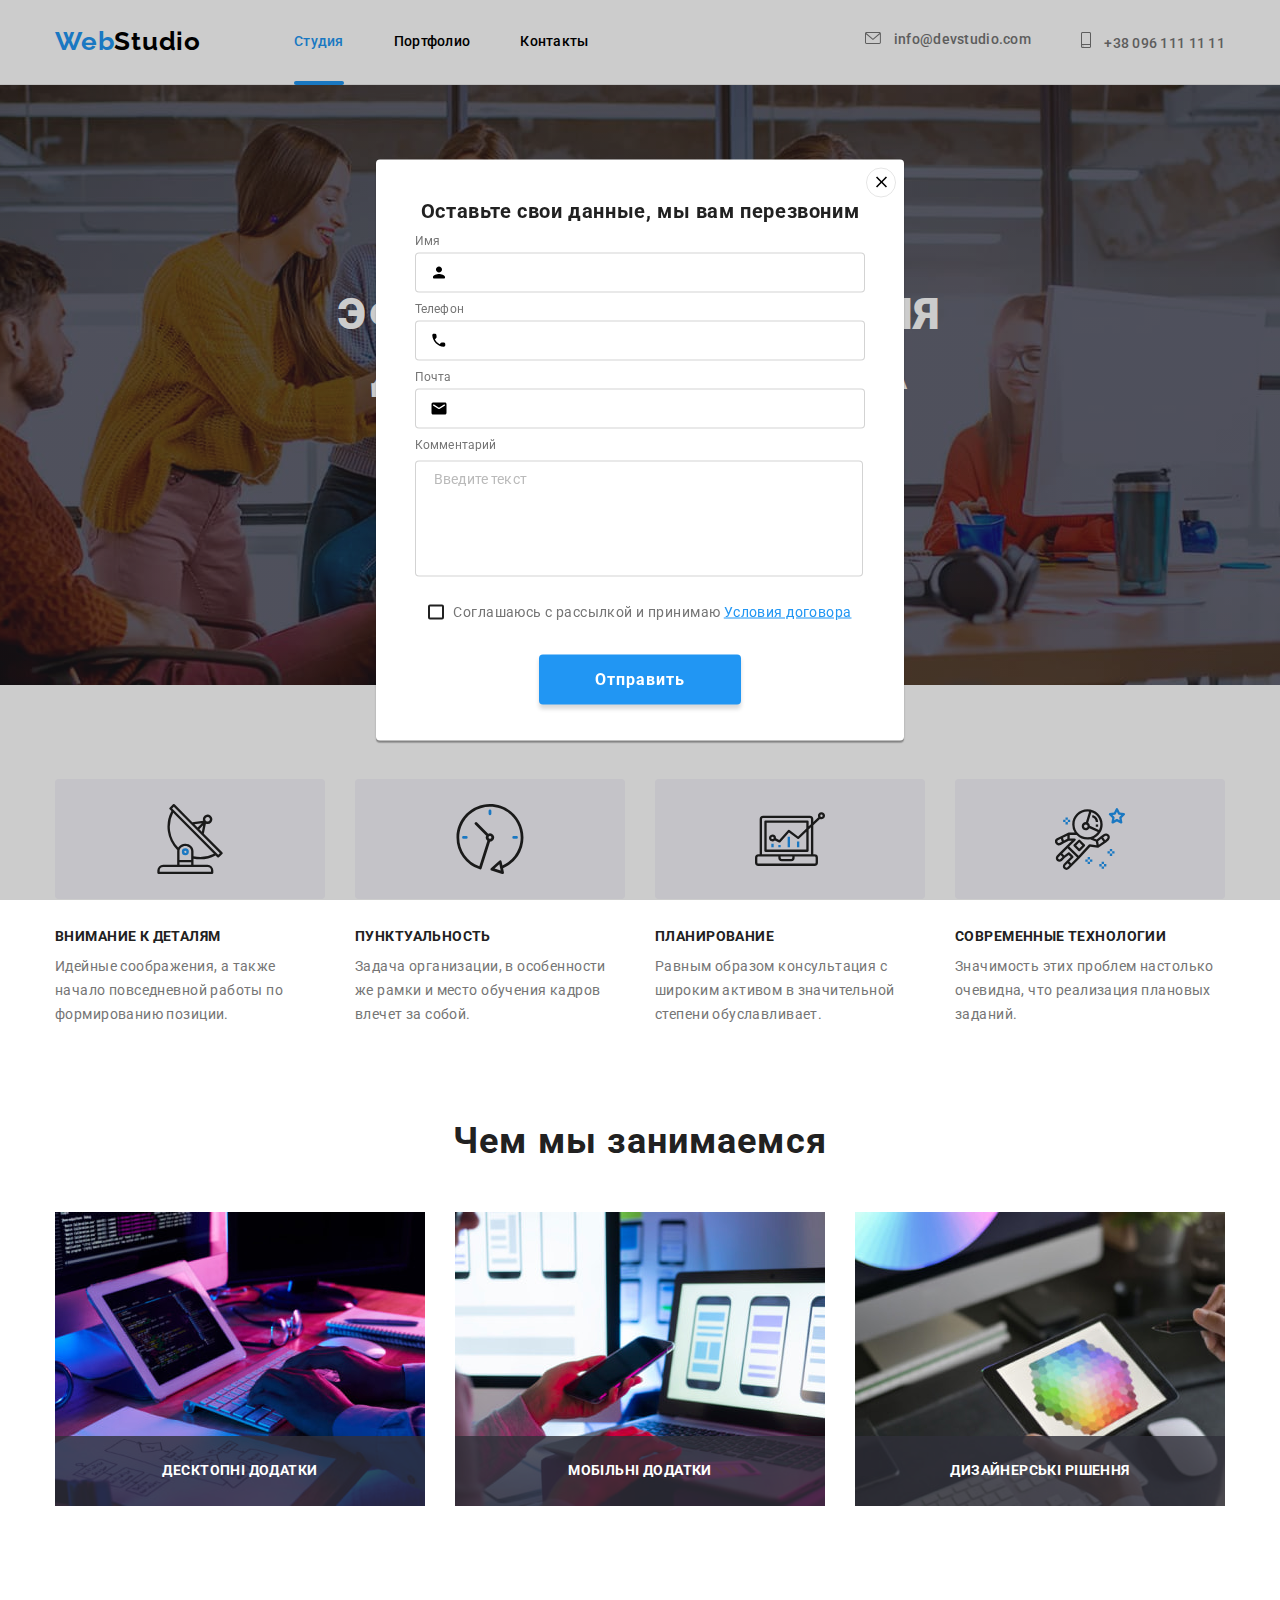
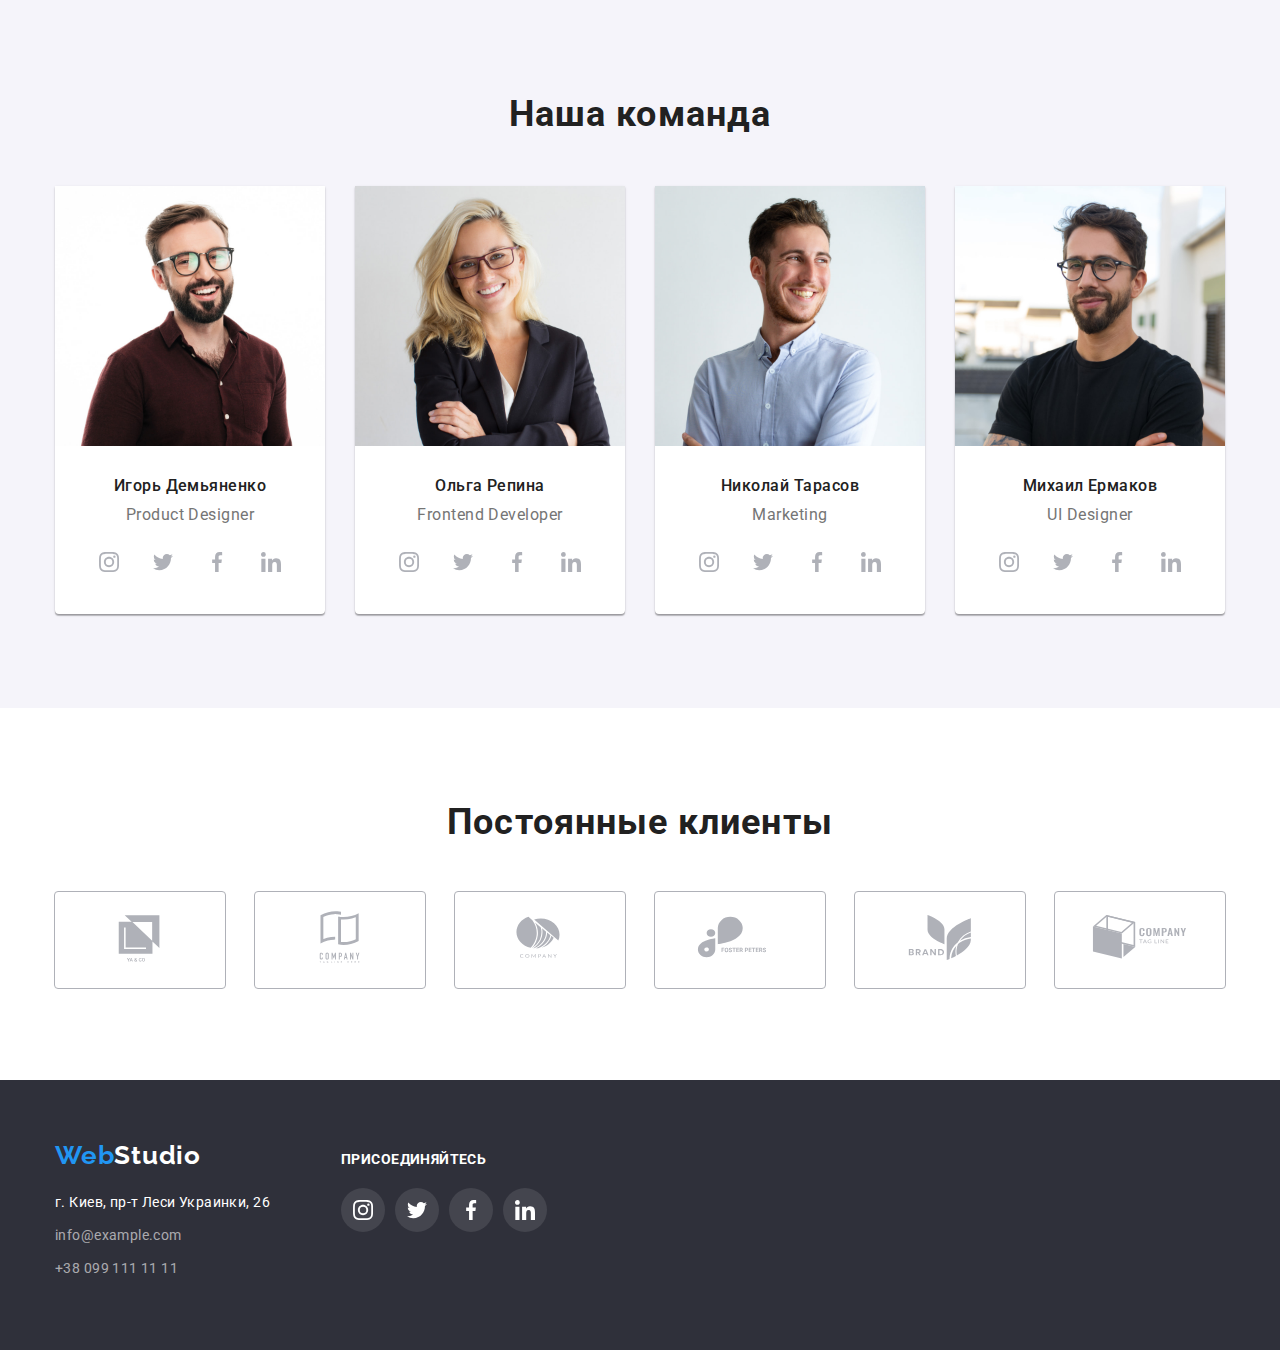
==== commit 5edfc7f0: "Добавляет крайнюю версию модального кона" ====
--- a/index.html
+++ b/index.html
@@ -562,9 +562,10 @@
             <textarea class="modal-textarea" placeholder="Введите текст"></textarea>
           </label>
           <label class="policy"
-            ><input class="policy-checbox" type="checkbox" />
+            ><input class="policy-checbox" type="checkbox" /><span class="checbox-icon"></span>
             <span class="policy-description"
-              >Соглашаюсь с рассылкой и принимаю <a href="">Условия договора</a></span
+              >Соглашаюсь с рассылкой и принимаю
+              <a class="policy-link" href="">Условия договора</a></span
             >
           </label>
           <button class="form-btn" type="submit">Отправить</button>
--- a/css/styles.css
+++ b/css/styles.css
@@ -734,6 +734,15 @@
   background-color: transparent;
 }
 
+.modal-btn {
+  transition: fill 250ms cubic-bezier(0.4, 0, 0.2, 1);
+}
+
+.modal-button:hover>.modal-btn,
+.modal-button:focus>.modal-btn {
+  fill: var(--accent-color);
+}
+
 .form {
   padding: 40px 39px;
 }
@@ -772,15 +781,34 @@
 .modal-reg {
   height: 40px;
   border-radius: 4px;
-  border: 1px solid rgba(33, 33, 33, 0.2)
+  border: 1px solid rgba(33, 33, 33, 0.2);
+
+  padding-left: 42px;
+  transition: border-color 250ms cubic-bezier(0.4, 0, 0.2, 1);
+}
+
+.modal-reg:hover+.modal-icon,
+.modal-reg:focus+.modal-icon {
+  fill: var(--accent-color);
+}
+
+.modal-reg:hover {
+  border-color: var(--accent-color);
+}
+
+.modal-reg:focus {
+  outline: none;
+  border-color: var(--accent-color);
 }
 
 .modal-icon {
   position: absolute;
   left: 15px;
   bottom: 11px;
+  margin-right: 15px;
 
   color: var(--primary-color);
+  transition: fill 250ms cubic-bezier(0.4, 0, 0.2, 1);
 }
 
 .modal-textarea {
@@ -789,6 +817,16 @@
   border: 1px solid rgba(33, 33, 33, 0.2);
   border-radius: 4px;
   resize: none;
+  transition: border-color 250ms cubic-bezier(0.4, 0, 0.2, 1);
+}
+
+.modal-textarea:hover {
+  border-color: var(--accent-color);
+}
+
+.modal-textarea:focus {
+  border-color: var(--accent-color);
+  outline: none;
 }
 
 .textarea-description {
@@ -822,6 +860,57 @@
   margin-bottom: 30px;
 }
 
+.policy-description {
+  user-select: none;
+  font-size: 14px;
+  line-height: 1.71;
+  letter-spacing: 0.03em;
+
+  color: var(--secondary-color);
+}
+
+.policy-link {
+  color: #2196F3;
+  text-decoration: underline;
+}
+
+.checbox-icon {
+  width: 16px;
+  height: 15px;
+  display: inline-block;
+  border: 2px solid var(--primary-color);
+  border-radius: 2px;
+  margin-right: 9px;
+
+}
+
+.policy-checbox:checked+.checbox-icon {
+  background-origin: border-box;
+  border-color: var(--accent-color);
+  background-color: var(--accent-color);
+  background-image: url(/projects-icon/check.svg);
+}
+
+.policy-checbox {
+  position: absolute;
+  width: 1px;
+  height: 1px;
+  margin: -1px;
+  border: 0;
+  padding: 0;
+
+  white-space: nowrap;
+  clip-path: inset(100%);
+  clip: rect(0 0 0 0);
+  overflow: hidden;
+}
+
+.policy {
+  display: flex;
+  justify-content: center;
+  align-items: center;
+}
+
 .form-btn {
   display: block;
   margin-left: auto;
@@ -841,22 +930,12 @@
   letter-spacing: 0.06em;
   color: var(--default-white);
 
-  transition: background-color 250ms cubic-bezier(0.4, 0, 0.2, 1);
-}
-
-.policy-description {
-  user-select: none;
-  font-weight: 400;
-  font-size: 14px;
-  line-height: 24px;
-  /* identical to box height, or 171% */
-
-  letter-spacing: 0.03em;
-
-  color: #757575;
-}
-
-.policy-description a {
-  color: #2196F3;
-  text-decoration: underline;
+  transition: background-color 250ms cubic-bezier(0.4, 0, 0.2, 1),
+    box-shadow 250ms cubic-bezier(0.4, 0, 0.2, 1);
+
+}
+
+.form-btn:hover {
+  background-color: var(--button-hover);
+  box-shadow: 0px 4px 4px rgba(0, 0, 0, 0.15);
 }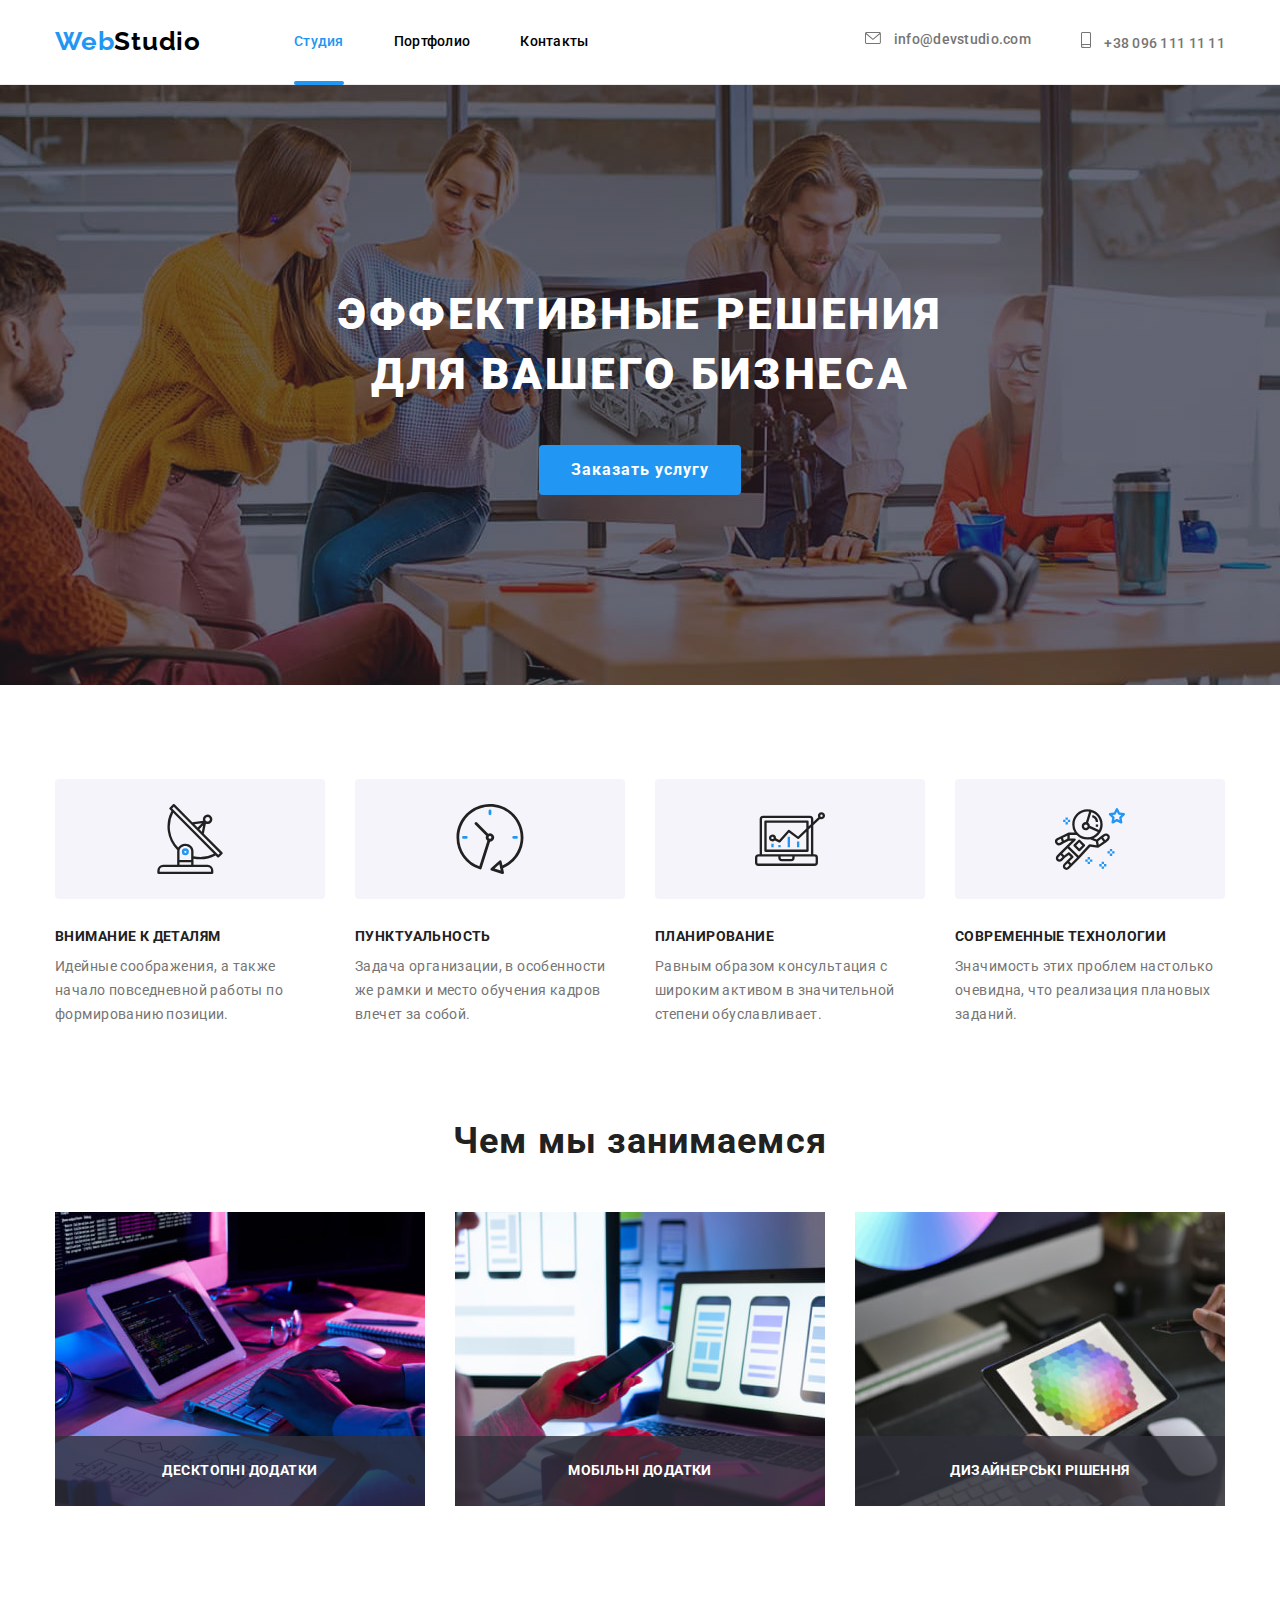
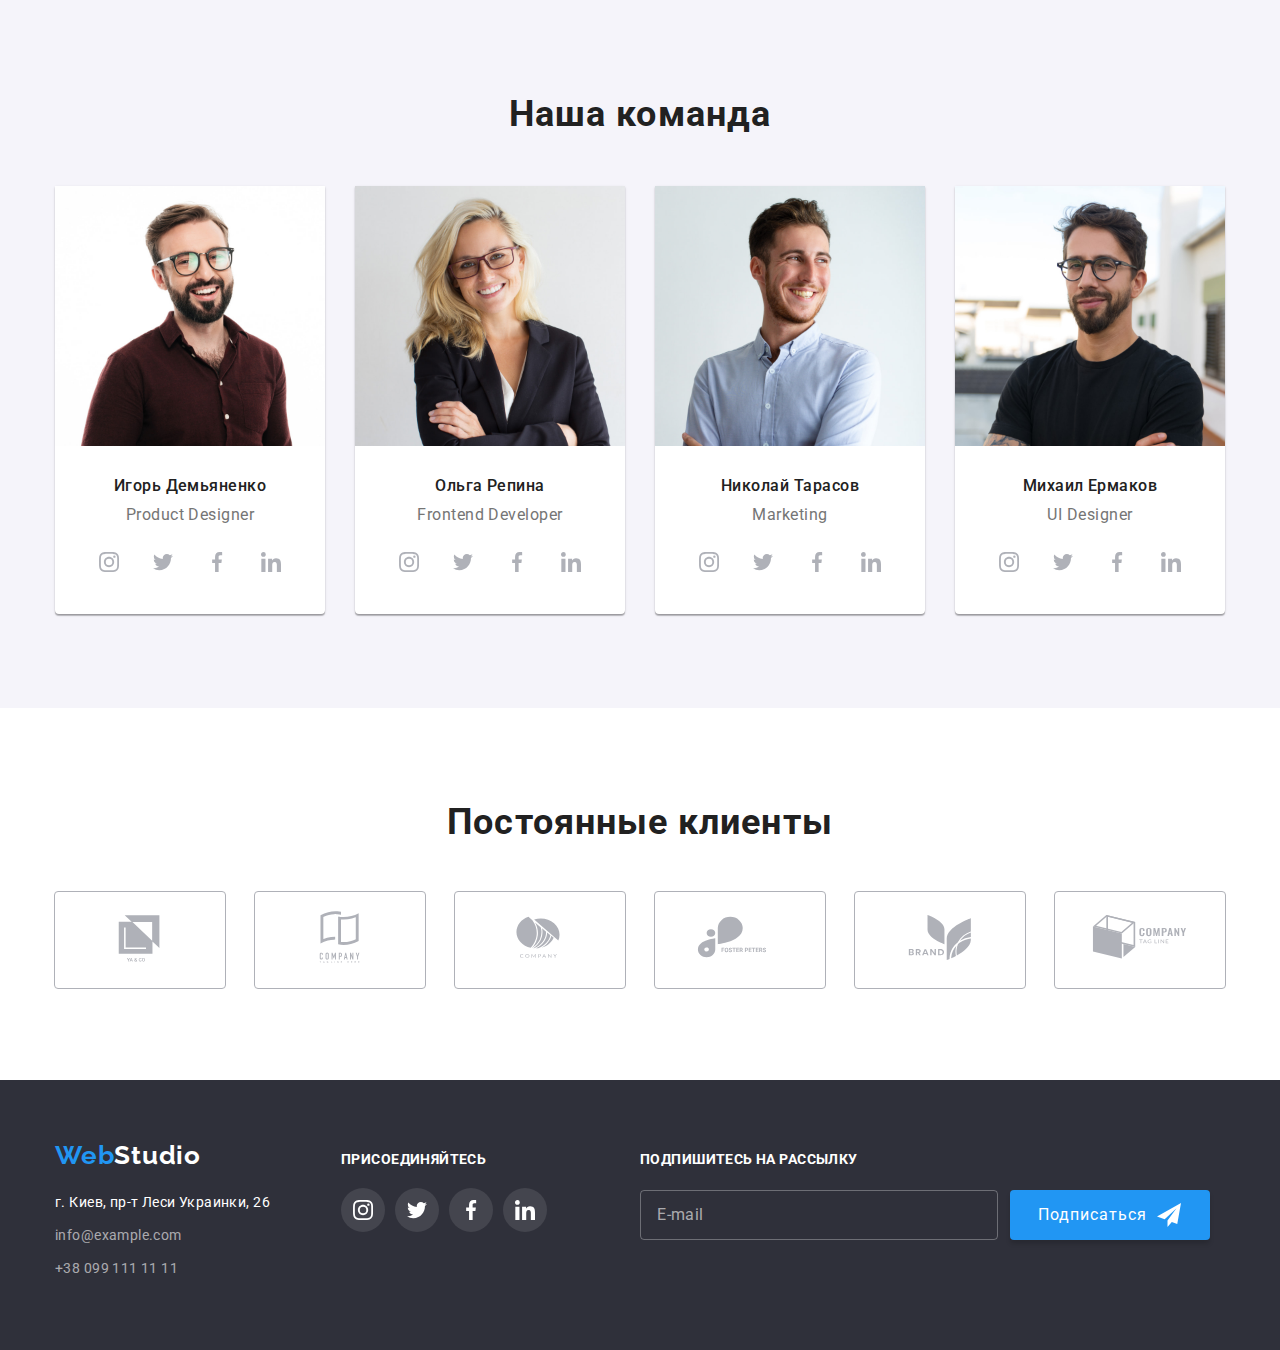
==== commit e59c4dc8: "Добавляет подписку в футер и переходы" ====
--- a/index.html
+++ b/index.html
@@ -532,28 +532,43 @@
             </li>
           </ul>
         </div>
+
+        <div class="footer-sub">
+          <form class="footer-form">
+            <div class="input-wrapper">
+              <strong class="sub-title">Подпишитесь на рассылку</strong>
+              <input name="user-email" class="sub-input" type="email" placeholder="E-mail" />
+            </div>
+            <button class="sub-btn" type="submit">
+              <span>Подписаться</span>
+              <svg class="send-icon" width="24px" height="24px">
+                <use href="./projects-icon/icons.svg#icon-send"></use>
+              </svg>
+            </button>
+          </form>
+        </div>
       </div>
     </footer>
     <!-- Модальное окно  -->
-    <div class="backdrop" data-modal>
+    <div class="backdrop is-hidden" data-modal>
       <div class="modal">
         <form class="form">
           <strong class="modal-title">Оставьте свои данные, мы вам перезвоним</strong>
           <label class="modal-label">
             <span class="modal-description">Имя</span>
-            <input class="modal-reg" type="text" />
+            <input name="user-name" class="modal-reg" type="text" />
             <svg class="modal-icon" width="18px" height="18px">
               <use href="./projects-icon/icons.svg#modal-person"></use></svg
           ></label>
           <label class="modal-label"
             ><span class="modal-description">Телефон</span>
-            <input class="modal-reg" type="tel" />
+            <input name="user-phone" class="modal-reg" type="tel" />
             <svg class="modal-icon" width="18px" height="18px">
               <use href="./projects-icon/icons.svg#modal-phone"></use></svg
           ></label>
           <label class="modal-label"
             ><span class="modal-description">Почта</span>
-            <input class="modal-reg" type="email" />
+            <input name="user-mail" class="modal-reg" type="email" />
             <svg class="modal-icon" width="18px" height="18px">
               <use href="./projects-icon/icons.svg#modal-email"></use></svg
           ></label>
@@ -562,7 +577,9 @@
             <textarea class="modal-textarea" placeholder="Введите текст"></textarea>
           </label>
           <label class="policy"
-            ><input class="policy-checbox" type="checkbox" /><span class="checbox-icon"></span>
+            ><input name="policy" class="policy-checbox" type="checkbox" /><span
+              class="checbox-icon"
+            ></span>
             <span class="policy-description"
               >Соглашаюсь с рассылкой и принимаю
               <a class="policy-link" href="">Условия договора</a></span
--- a/css/styles.css
+++ b/css/styles.css
@@ -562,6 +562,99 @@
   background-color: var(--accent-color);
 }
 
+/*----------- footer subscribe -----------*/
+
+.footer-sub {
+  margin-left: 93px;
+}
+
+.footer-form {
+  display: flex;
+  align-items: flex-end;
+}
+
+.input-wrapper {
+  display: flex;
+  align-items: flex-start;
+  justify-content: center;
+  flex-direction: column;
+  align-items: flex-start;
+  margin-right: 12px;
+}
+
+.sub-title {
+  font-style: normal;
+  font-size: 14px;
+  line-height: 1.42;
+  letter-spacing: 0.03em;
+  text-transform: uppercase;
+
+  margin-bottom: 20px;
+
+  color: var(--default-white);
+}
+
+.sub-input {
+  width: 358px;
+  height: 50px;
+
+  border: 1px solid rgba(255, 255, 255, 0.3);
+  border-radius: 4px;
+
+  background-color: transparent;
+  padding: 16px;
+  color: var(--default-white);
+  transition: border-color 250ms cubic-bezier(0.4, 0, 0.2, 1);
+}
+
+.sub-input:hover,
+.sub-input:focus {
+  outline: none;
+  border-color: var(--accent-color);
+}
+
+
+.sub-input::placeholder {
+  font-weight: 400;
+  font-size: 16px;
+  line-height: 1.25px;
+  letter-spacing: 0.03em;
+
+  color: rgba(255, 255, 255, 0.6);
+}
+
+.sub-btn {
+  display: flex;
+  align-items: center;
+
+  width: 200px;
+  height: 50px;
+  padding: 10px 28px;
+  border: none;
+  border-radius: 4px;
+  cursor: pointer;
+
+  font-size: 16px;
+  line-height: 1.87;
+  letter-spacing: 0.06em;
+
+  color: #FFFFFF;
+  background-color: var(--accent-color);
+  box-shadow: 0px 4px 4px rgba(0, 0, 0, 0.15);
+  transition: background-color 250ms cubic-bezier(0.4, 0, 0.2, 1);
+}
+
+.sub-btn:hover,
+.sub-btn:focus {
+  background-color: var(--button-hover);
+  box-shadow: 0px 4px 4px rgba(0, 0, 0, 0.15);
+}
+
+.send-icon {
+  fill: var(--default-white);
+  margin-left: 10px;
+}
+
 /*----------- portfolio section -----------*/
 .button-filter {
   font-family: "Roboto", sans-serif;
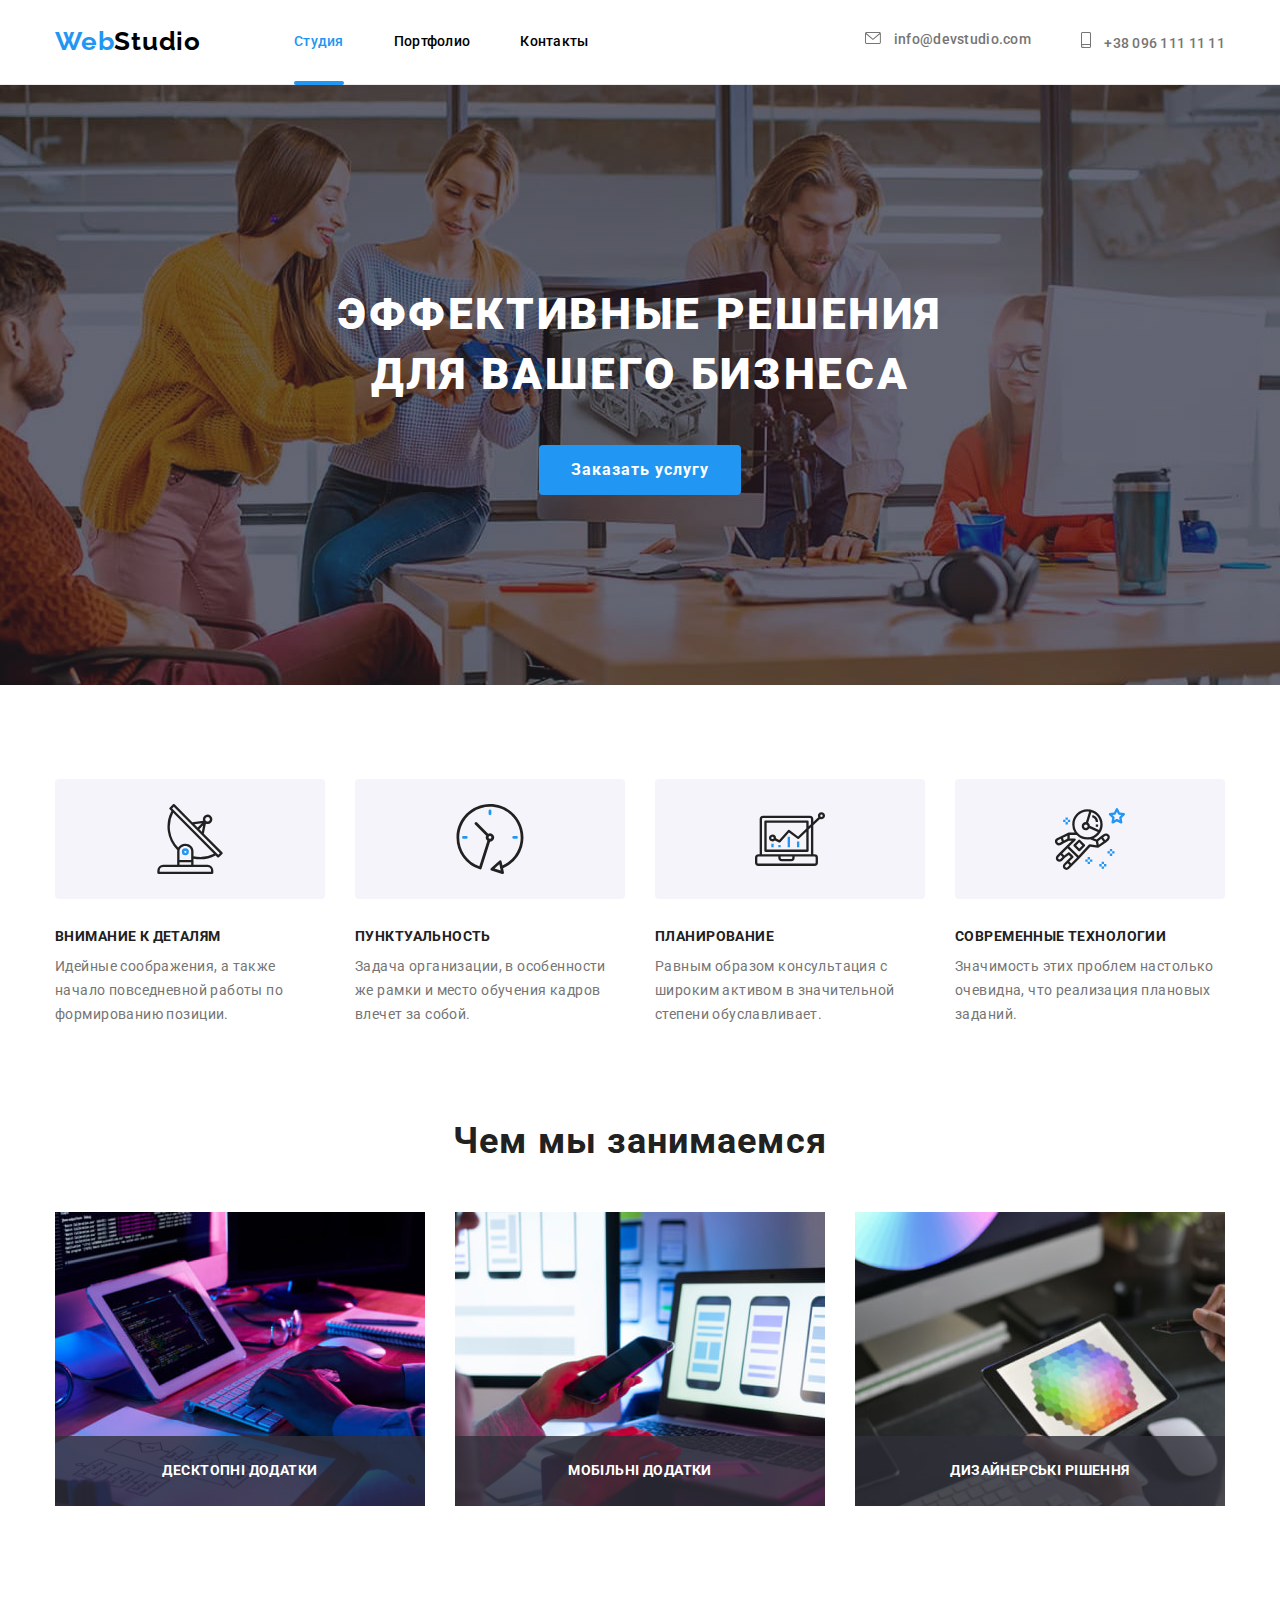
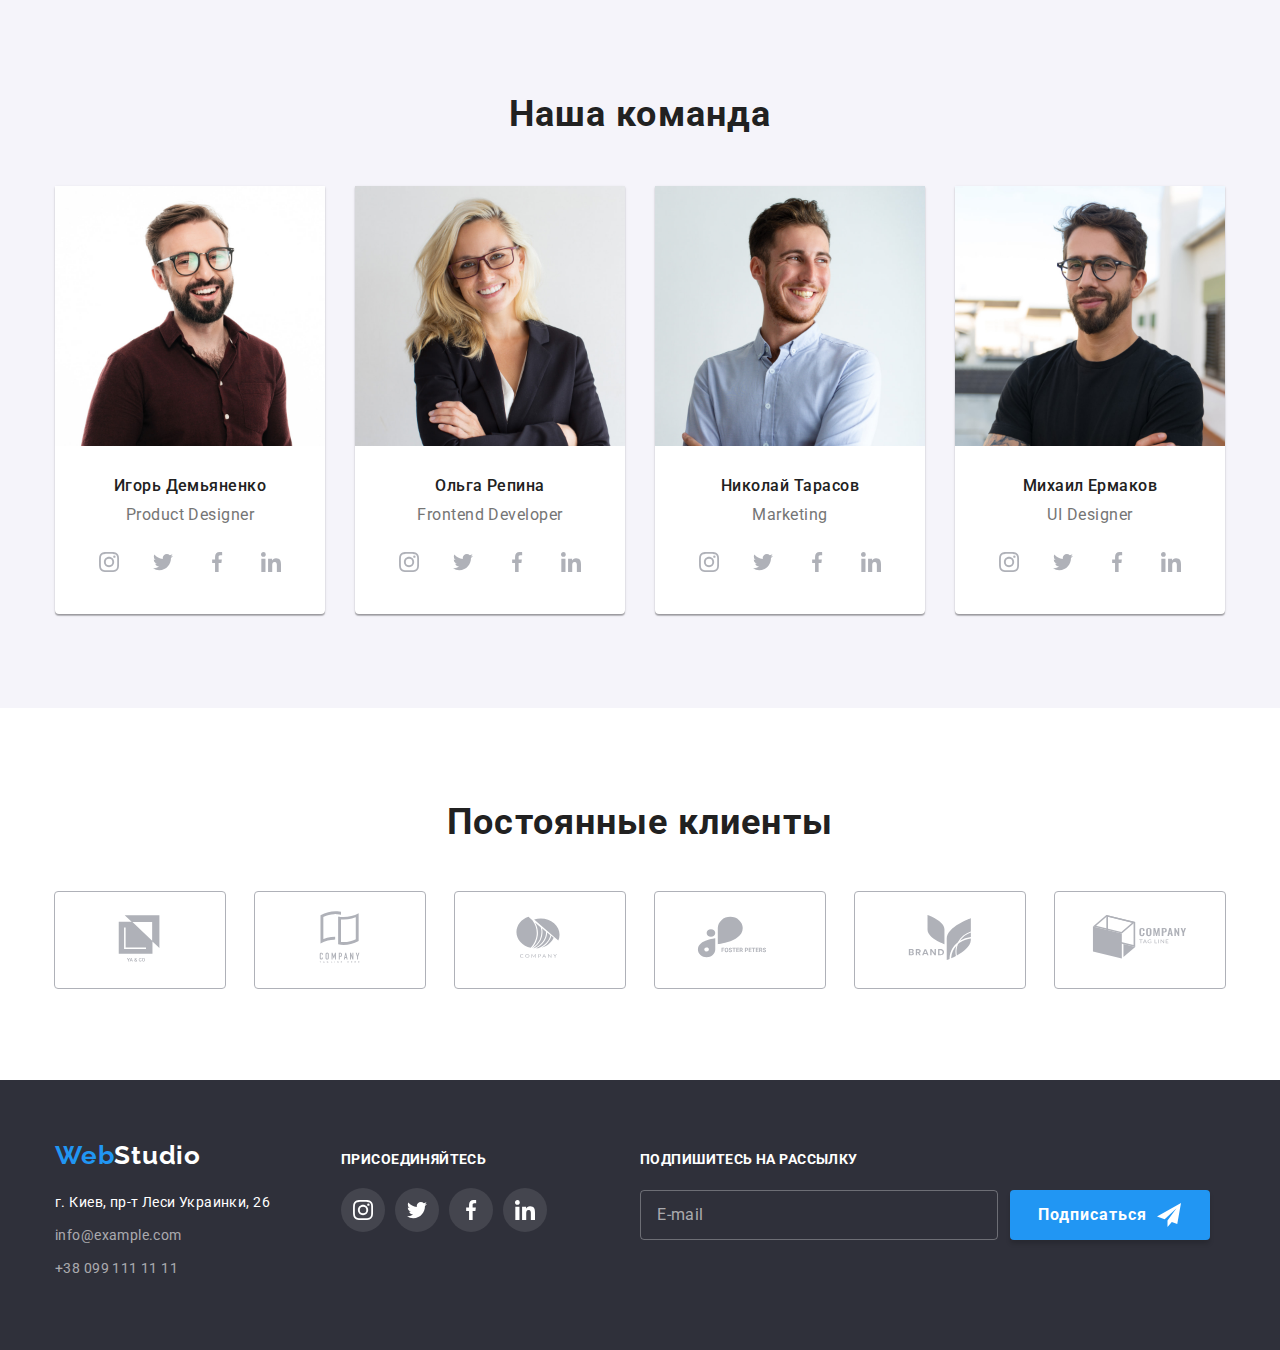
==== commit 7d6fb4e3: "Правки к работе 6" ====
--- a/index.html
+++ b/index.html
@@ -578,7 +578,7 @@
           </label>
           <label class="policy"
             ><input name="policy" class="policy-checbox" type="checkbox" /><span
-              class="checbox-icon"
+              class=".checbox-icon"
             ></span>
             <span class="policy-description"
               >Соглашаюсь с рассылкой и принимаю
@@ -589,7 +589,7 @@
         </form>
         <button class="modal-button" data-modal-close>
           <svg class="modal-btn" width="18px" height="18px">
-            <use href="/projects-icon/icons.svg#icon-close"></use>
+            <use href="./projects-icon/icons.svg#icon-close"></use>
           </svg>
         </button>
       </div>
--- a/css/styles.css
+++ b/css/styles.css
@@ -627,6 +627,7 @@
   display: flex;
   align-items: center;
 
+  font-weight: 700;
   width: 200px;
   height: 50px;
   padding: 10px 28px;
